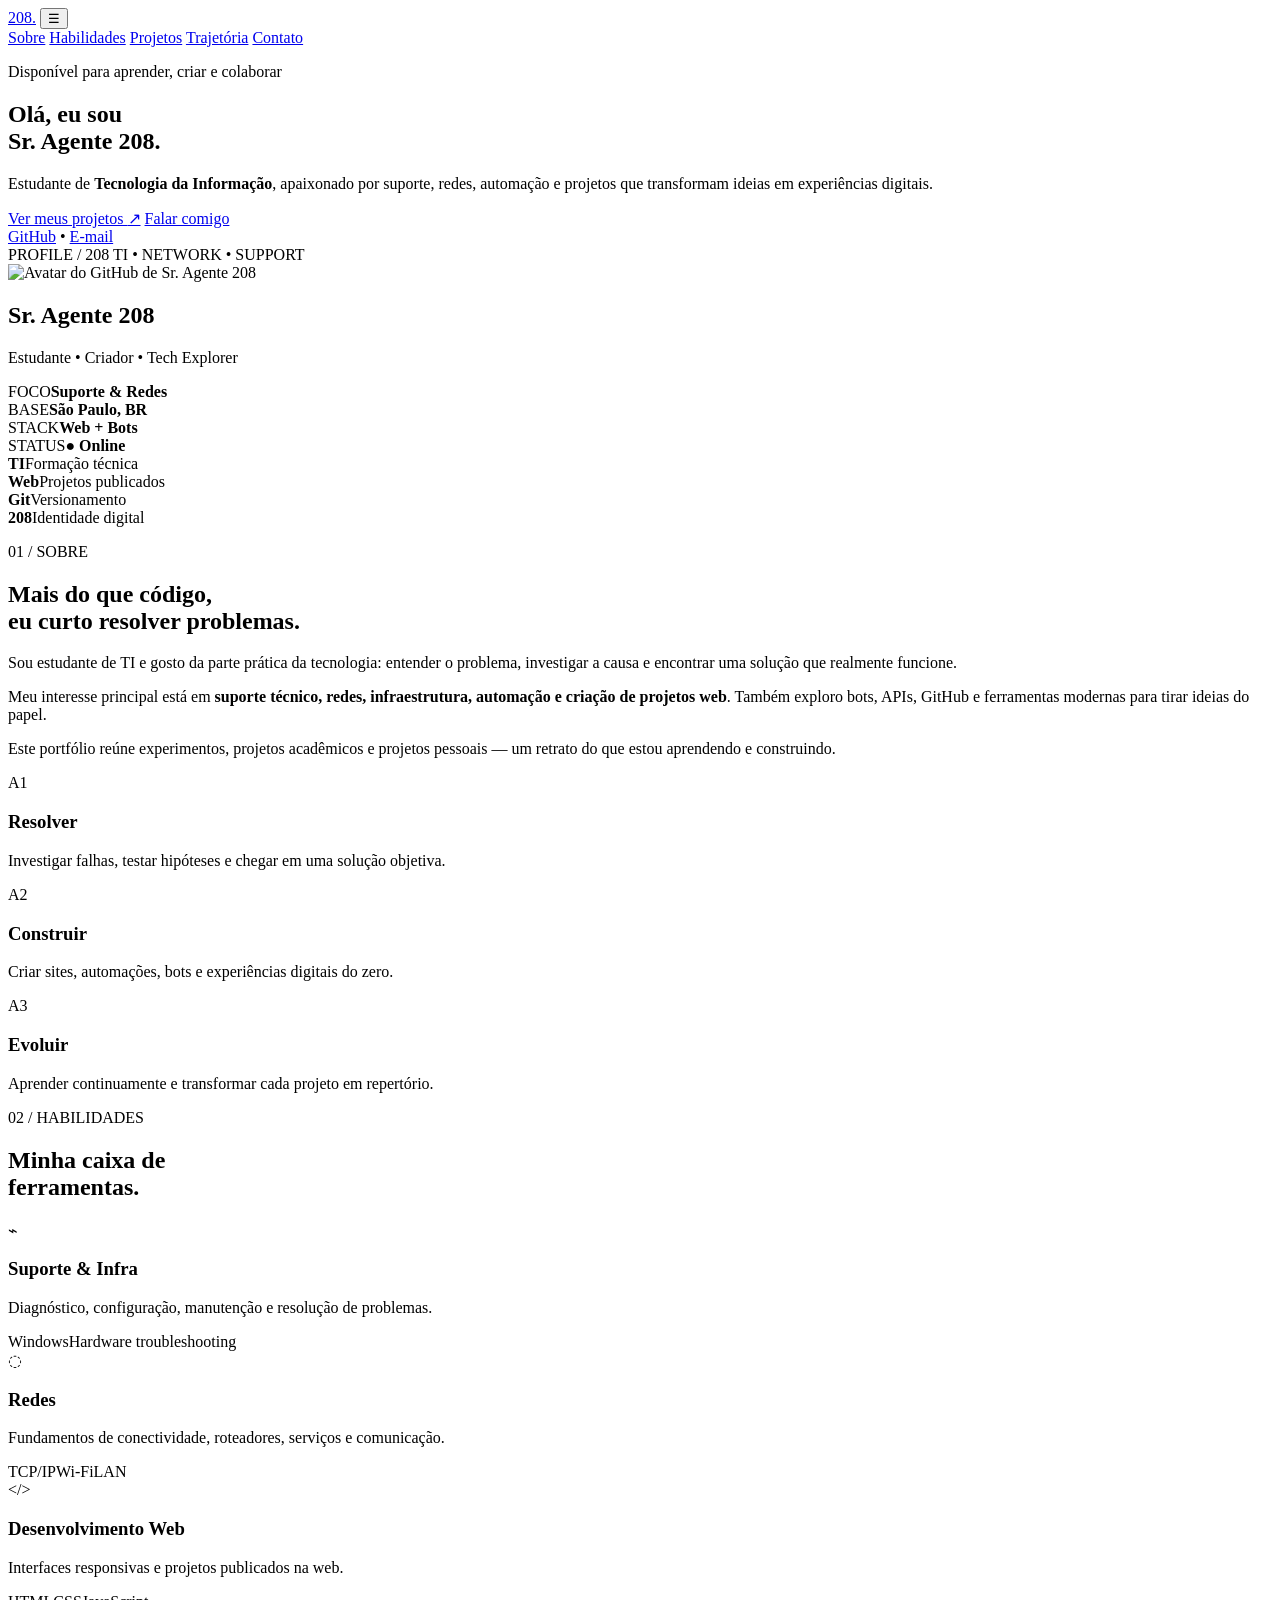
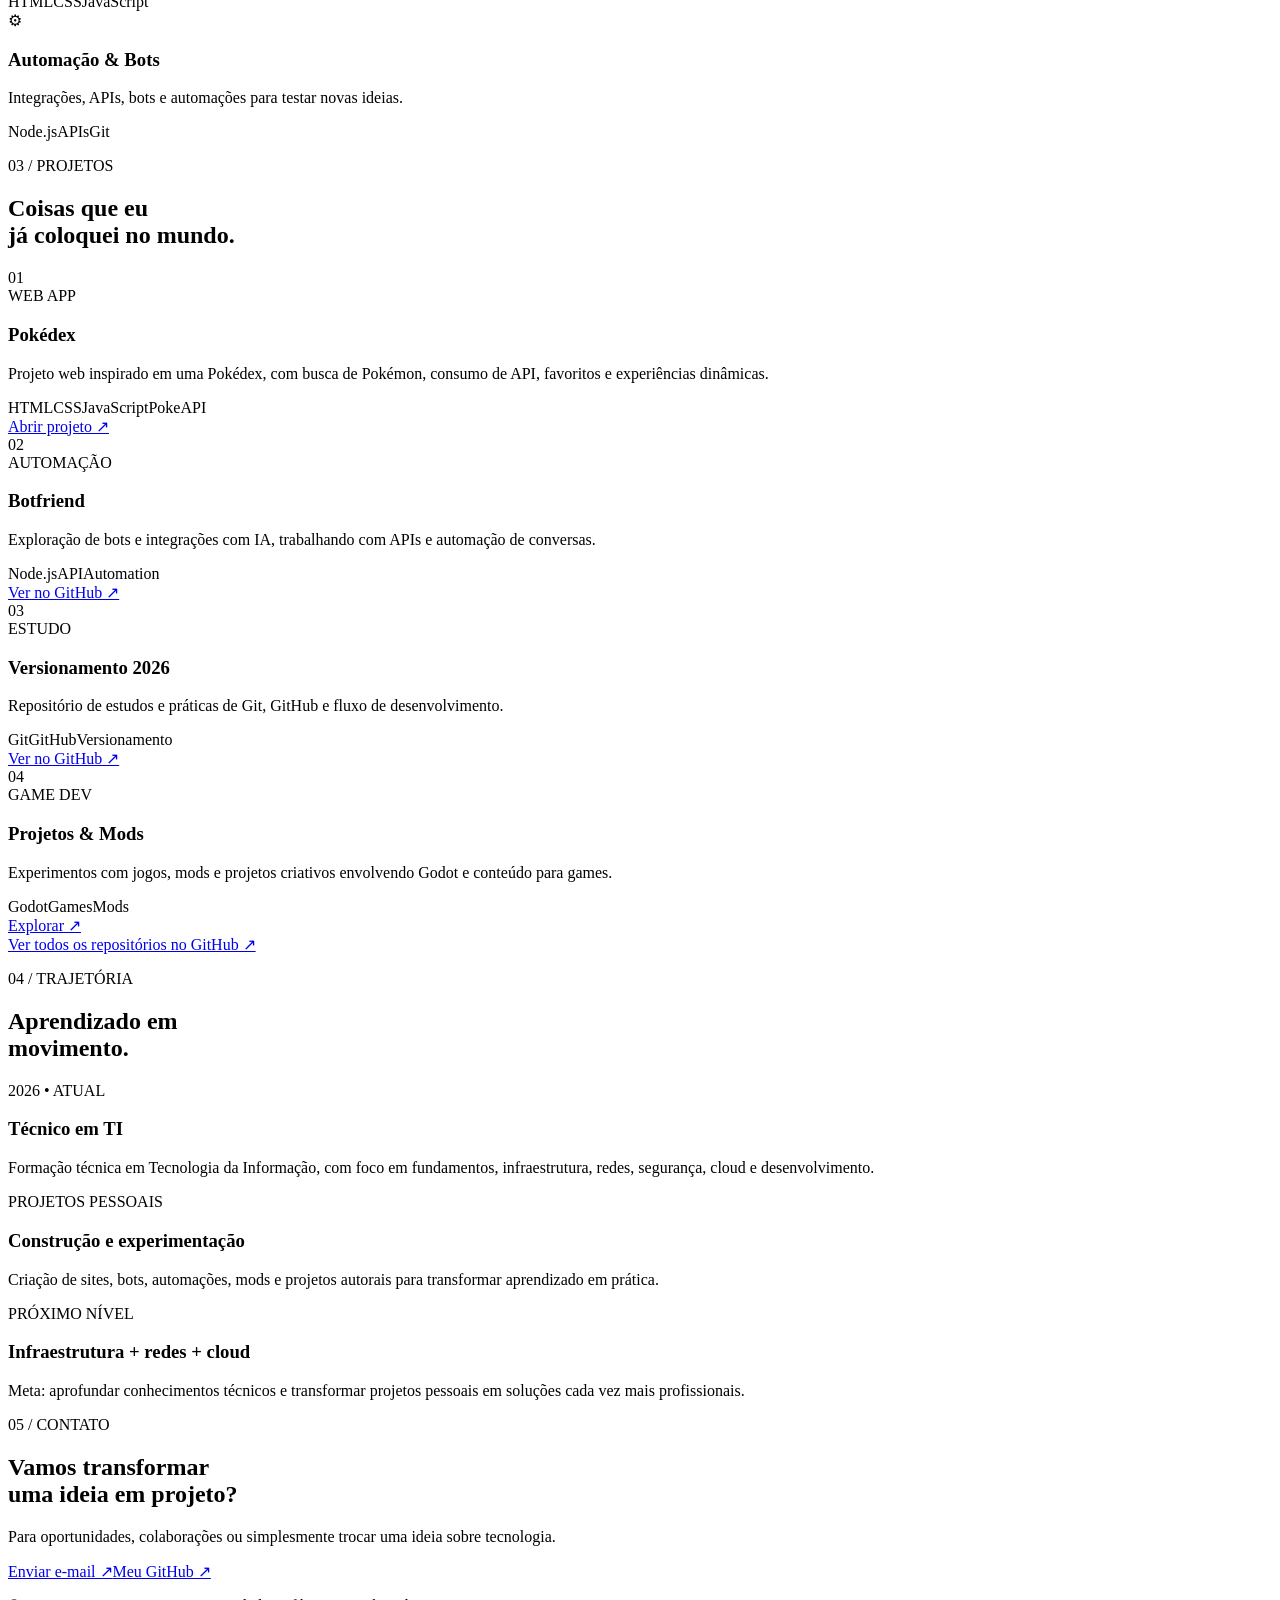
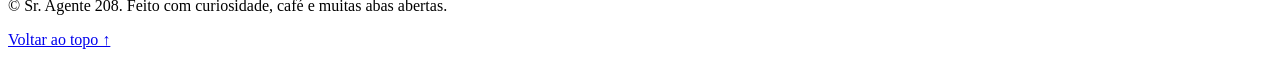
==== index.html @ 579e62e1 "feat: criar portfólio completo" ====
<!DOCTYPE html>
<html lang="pt-BR">
<head>
  <meta charset="UTF-8" />
  <meta name="viewport" content="width=device-width, initial-scale=1.0" />
  <meta name="description" content="Portfólio de Sr. Agente 208 — estudante de TI, suporte, redes e tecnologia." />
  <meta name="author" content="Sr. Agente 208" />
  <meta name="theme-color" content="#080b14" />
  <meta property="og:title" content="Sr. Agente 208 | Portfólio" />
  <meta property="og:description" content="Tecnologia, suporte, redes, automação e projetos pessoais." />
  <meta property="og:type" content="website" />
  <link rel="icon" href="https://github.com/Sr-agente208.png" />
  <link rel="preconnect" href="https://fonts.googleapis.com" />
  <link rel="preconnect" href="https://fonts.gstatic.com" crossorigin />
  <link href="https://fonts.googleapis.com/css2?family=Inter:wght@400;500;600;700;800&family=Space+Grotesk:wght@500;600;700&display=swap" rel="stylesheet" />
  <link rel="stylesheet" href="style.css" />
  <title>Sr. Agente 208 | Portfólio</title>
</head>
<body>
  <div class="noise"></div>
  <div class="cursor-glow" aria-hidden="true"></div>

  <header class="site-header" id="inicio">
    <nav class="nav container" aria-label="Navegação principal">
      <a class="brand" href="#inicio" aria-label="Página inicial">208<span>.</span></a>
      <button class="nav-toggle" aria-label="Abrir menu" aria-expanded="false">☰</button>
      <div class="nav-links">
        <a href="#sobre">Sobre</a>
        <a href="#habilidades">Habilidades</a>
        <a href="#projetos">Projetos</a>
        <a href="#trajetoria">Trajetória</a>
        <a href="#contato" class="nav-cta">Contato</a>
      </div>
    </nav>
  </header>

  <main>
    <section class="hero container">
      <div class="hero-copy reveal">
        <p class="eyebrow"><span class="status-dot"></span> Disponível para aprender, criar e colaborar</p>
        <h1>Olá, eu sou<br /><span>Sr. Agente 208.</span></h1>
        <p class="hero-text">Estudante de <strong>Tecnologia da Informação</strong>, apaixonado por suporte, redes, automação e projetos que transformam ideias em experiências digitais.</p>
        <div class="hero-actions">
          <a class="button primary" href="#projetos">Ver meus projetos <span>↗</span></a>
          <a class="button ghost" href="#contato">Falar comigo</a>
        </div>
        <div class="quick-links" aria-label="Links rápidos">
          <a href="https://github.com/Sr-agente208" target="_blank" rel="noreferrer">GitHub</a>
          <span>•</span>
          <a href="mailto:sr.agente208@gmail.com">E-mail</a>
        </div>
      </div>

      <div class="hero-card reveal" aria-label="Cartão de perfil">
        <div class="orbit orbit-one"></div>
        <div class="orbit orbit-two"></div>
        <div class="profile-card">
          <div class="profile-top">
            <span class="chip">PROFILE / 208</span>
            <span class="tiny">TI • NETWORK • SUPPORT</span>
          </div>
          <img class="avatar" src="https://github.com/Sr-agente208.png" alt="Avatar do GitHub de Sr. Agente 208" />
          <h2>Sr. Agente 208</h2>
          <p>Estudante • Criador • Tech Explorer</p>
          <div class="profile-grid">
            <div><span>FOCO</span><strong>Suporte & Redes</strong></div>
            <div><span>BASE</span><strong>São Paulo, BR</strong></div>
            <div><span>STACK</span><strong>Web + Bots</strong></div>
            <div><span>STATUS</span><strong class="online">● Online</strong></div>
          </div>
        </div>
      </div>
    </section>

    <section class="stats container reveal" aria-label="Resumo profissional">
      <div class="stat"><strong>TI</strong><span>Formação técnica</span></div>
      <div class="stat"><strong>Web</strong><span>Projetos publicados</span></div>
      <div class="stat"><strong>Git</strong><span>Versionamento</span></div>
      <div class="stat"><strong>208</strong><span>Identidade digital</span></div>
    </section>

    <section class="section container" id="sobre">
      <div class="section-heading reveal">
        <p class="eyebrow">01 / SOBRE</p>
        <h2>Mais do que código,<br /><span>eu curto resolver problemas.</span></h2>
      </div>
      <div class="about-layout">
        <div class="about-text reveal">
          <p>Sou estudante de TI e gosto da parte prática da tecnologia: entender o problema, investigar a causa e encontrar uma solução que realmente funcione.</p>
          <p>Meu interesse principal está em <strong>suporte técnico, redes, infraestrutura, automação e criação de projetos web</strong>. Também exploro bots, APIs, GitHub e ferramentas modernas para tirar ideias do papel.</p>
          <p>Este portfólio reúne experimentos, projetos acadêmicos e projetos pessoais — um retrato do que estou aprendendo e construindo.</p>
        </div>
        <div class="about-panels reveal">
          <article class="glass-panel"><span class="panel-number">A1</span><h3>Resolver</h3><p>Investigar falhas, testar hipóteses e chegar em uma solução objetiva.</p></article>
          <article class="glass-panel"><span class="panel-number">A2</span><h3>Construir</h3><p>Criar sites, automações, bots e experiências digitais do zero.</p></article>
          <article class="glass-panel"><span class="panel-number">A3</span><h3>Evoluir</h3><p>Aprender continuamente e transformar cada projeto em repertório.</p></article>
        </div>
      </div>
    </section>

    <section class="section container" id="habilidades">
      <div class="section-heading reveal">
        <p class="eyebrow">02 / HABILIDADES</p>
        <h2>Minha caixa de<br /><span>ferramentas.</span></h2>
      </div>
      <div class="skills-grid reveal">
        <div class="skill-card"><span class="icon">⌁</span><h3>Suporte & Infra</h3><p>Diagnóstico, configuração, manutenção e resolução de problemas.</p><div class="tags"><span>Windows</span><span>Hardware</span><span> troubleshooting </span></div></div>
        <div class="skill-card"><span class="icon">◌</span><h3>Redes</h3><p>Fundamentos de conectividade, roteadores, serviços e comunicação.</p><div class="tags"><span>TCP/IP</span><span>Wi-Fi</span><span>LAN</span></div></div>
        <div class="skill-card"><span class="icon">&lt;/&gt;</span><h3>Desenvolvimento Web</h3><p>Interfaces responsivas e projetos publicados na web.</p><div class="tags"><span>HTML</span><span>CSS</span><span>JavaScript</span></div></div>
        <div class="skill-card"><span class="icon">⚙</span><h3>Automação & Bots</h3><p>Integrações, APIs, bots e automações para testar novas ideias.</p><div class="tags"><span>Node.js</span><span>APIs</span><span>Git</span></div></div>
      </div>
    </section>

    <section class="section container" id="projetos">
      <div class="section-heading reveal">
        <p class="eyebrow">03 / PROJETOS</p>
        <h2>Coisas que eu<br /><span>já coloquei no mundo.</span></h2>
      </div>
      <div class="projects-grid">
        <article class="project-card featured reveal">
          <div class="project-index">01</div>
          <div class="project-body"><span class="project-type">WEB APP</span><h3>Pokédex</h3><p>Projeto web inspirado em uma Pokédex, com busca de Pokémon, consumo de API, favoritos e experiências dinâmicas.</p><div class="tags"><span>HTML</span><span>CSS</span><span>JavaScript</span><span>PokeAPI</span></div><a href="https://github.com/Sr-agente208/Pokemon_pokedex" target="_blank" rel="noreferrer">Abrir projeto ↗</a></div>
        </article>
        <article class="project-card reveal">
          <div class="project-index">02</div>
          <div class="project-body"><span class="project-type">AUTOMAÇÃO</span><h3>Botfriend</h3><p>Exploração de bots e integrações com IA, trabalhando com APIs e automação de conversas.</p><div class="tags"><span>Node.js</span><span>API</span><span>Automation</span></div><a href="https://github.com/Sr-agente208/Botfriend" target="_blank" rel="noreferrer">Ver no GitHub ↗</a></div>
        </article>
        <article class="project-card reveal">
          <div class="project-index">03</div>
          <div class="project-body"><span class="project-type">ESTUDO</span><h3>Versionamento 2026</h3><p>Repositório de estudos e práticas de Git, GitHub e fluxo de desenvolvimento.</p><div class="tags"><span>Git</span><span>GitHub</span><span>Versionamento</span></div><a href="https://github.com/Sr-agente208/Versionamento_2026" target="_blank" rel="noreferrer">Ver no GitHub ↗</a></div>
        </article>
        <article class="project-card reveal">
          <div class="project-index">04</div>
          <div class="project-body"><span class="project-type">GAME DEV</span><h3>Projetos & Mods</h3><p>Experimentos com jogos, mods e projetos criativos envolvendo Godot e conteúdo para games.</p><div class="tags"><span>Godot</span><span>Games</span><span>Mods</span></div><a href="https://github.com/Sr-agente208/Meus-jogos-" target="_blank" rel="noreferrer">Explorar ↗</a></div>
        </article>
      </div>
      <div class="center-action reveal"><a class="button ghost" href="https://github.com/Sr-agente208?tab=repositories" target="_blank" rel="noreferrer">Ver todos os repositórios no GitHub ↗</a></div>
    </section>

    <section class="section container timeline-section" id="trajetoria">
      <div class="section-heading reveal">
        <p class="eyebrow">04 / TRAJETÓRIA</p>
        <h2>Aprendizado em<br /><span>movimento.</span></h2>
      </div>
      <div class="timeline">
        <div class="timeline-item reveal"><span class="timeline-dot"></span><div><span class="timeline-meta">2026 • ATUAL</span><h3>Técnico em TI</h3><p>Formação técnica em Tecnologia da Informação, com foco em fundamentos, infraestrutura, redes, segurança, cloud e desenvolvimento.</p></div></div>
        <div class="timeline-item reveal"><span class="timeline-dot"></span><div><span class="timeline-meta">PROJETOS PESSOAIS</span><h3>Construção e experimentação</h3><p>Criação de sites, bots, automações, mods e projetos autorais para transformar aprendizado em prática.</p></div></div>
        <div class="timeline-item reveal"><span class="timeline-dot"></span><div><span class="timeline-meta">PRÓXIMO NÍVEL</span><h3>Infraestrutura + redes + cloud</h3><p>Meta: aprofundar conhecimentos técnicos e transformar projetos pessoais em soluções cada vez mais profissionais.</p></div></div>
      </div>
    </section>

    <section class="section container" id="contato">
      <div class="contact-card reveal">
        <div><p class="eyebrow">05 / CONTATO</p><h2>Vamos transformar<br /><span>uma ideia em projeto?</span></h2><p>Para oportunidades, colaborações ou simplesmente trocar uma ideia sobre tecnologia.</p></div>
        <div class="contact-actions"><a class="button primary" href="mailto:sr.agente208@gmail.com">Enviar e-mail ↗</a><a class="button ghost" href="https://github.com/Sr-agente208" target="_blank" rel="noreferrer">Meu GitHub ↗</a></div>
      </div>
    </section>
  </main>

  <footer class="footer container">
    <p>© <span id="year"></span> Sr. Agente 208. Feito com curiosidade, café e muitas abas abertas.</p>
    <div><a href="#inicio">Voltar ao topo ↑</a></div>
  </footer>

  <script src="script.js"></script>
</body>
</html>
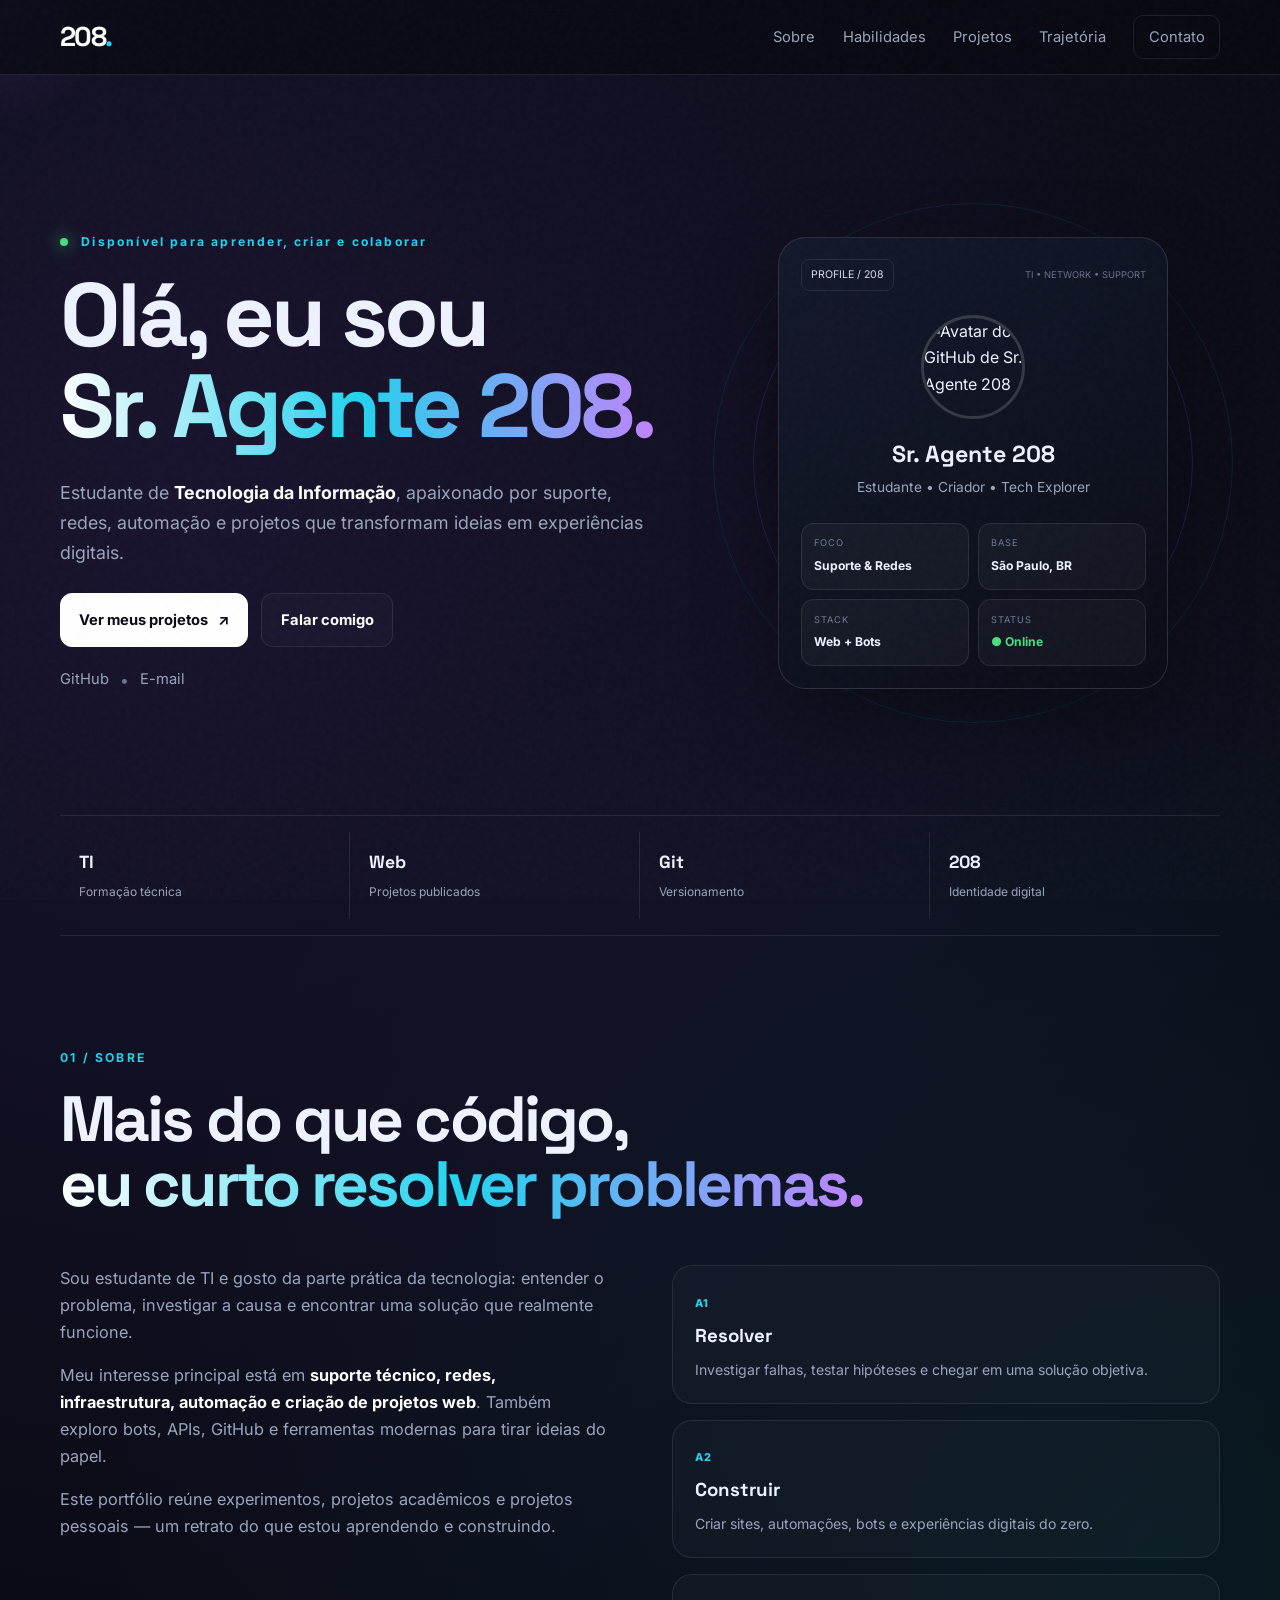
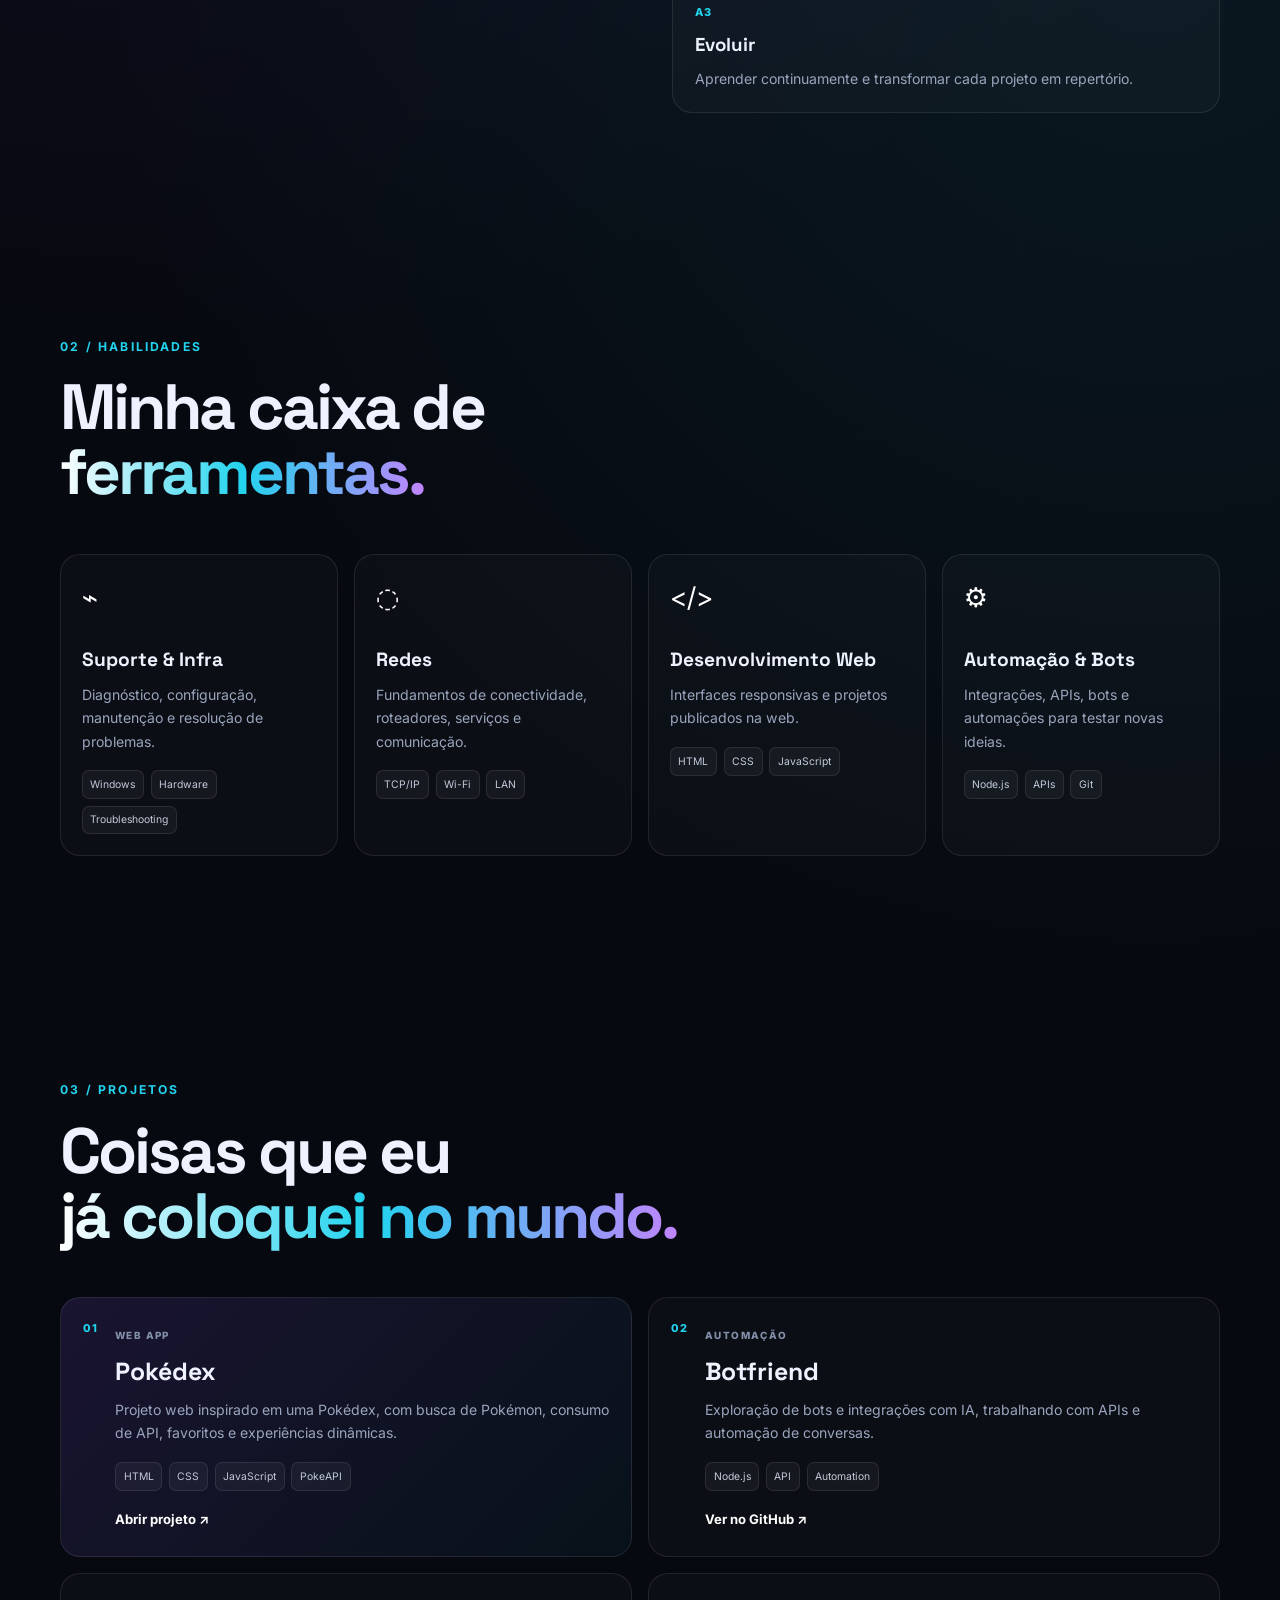
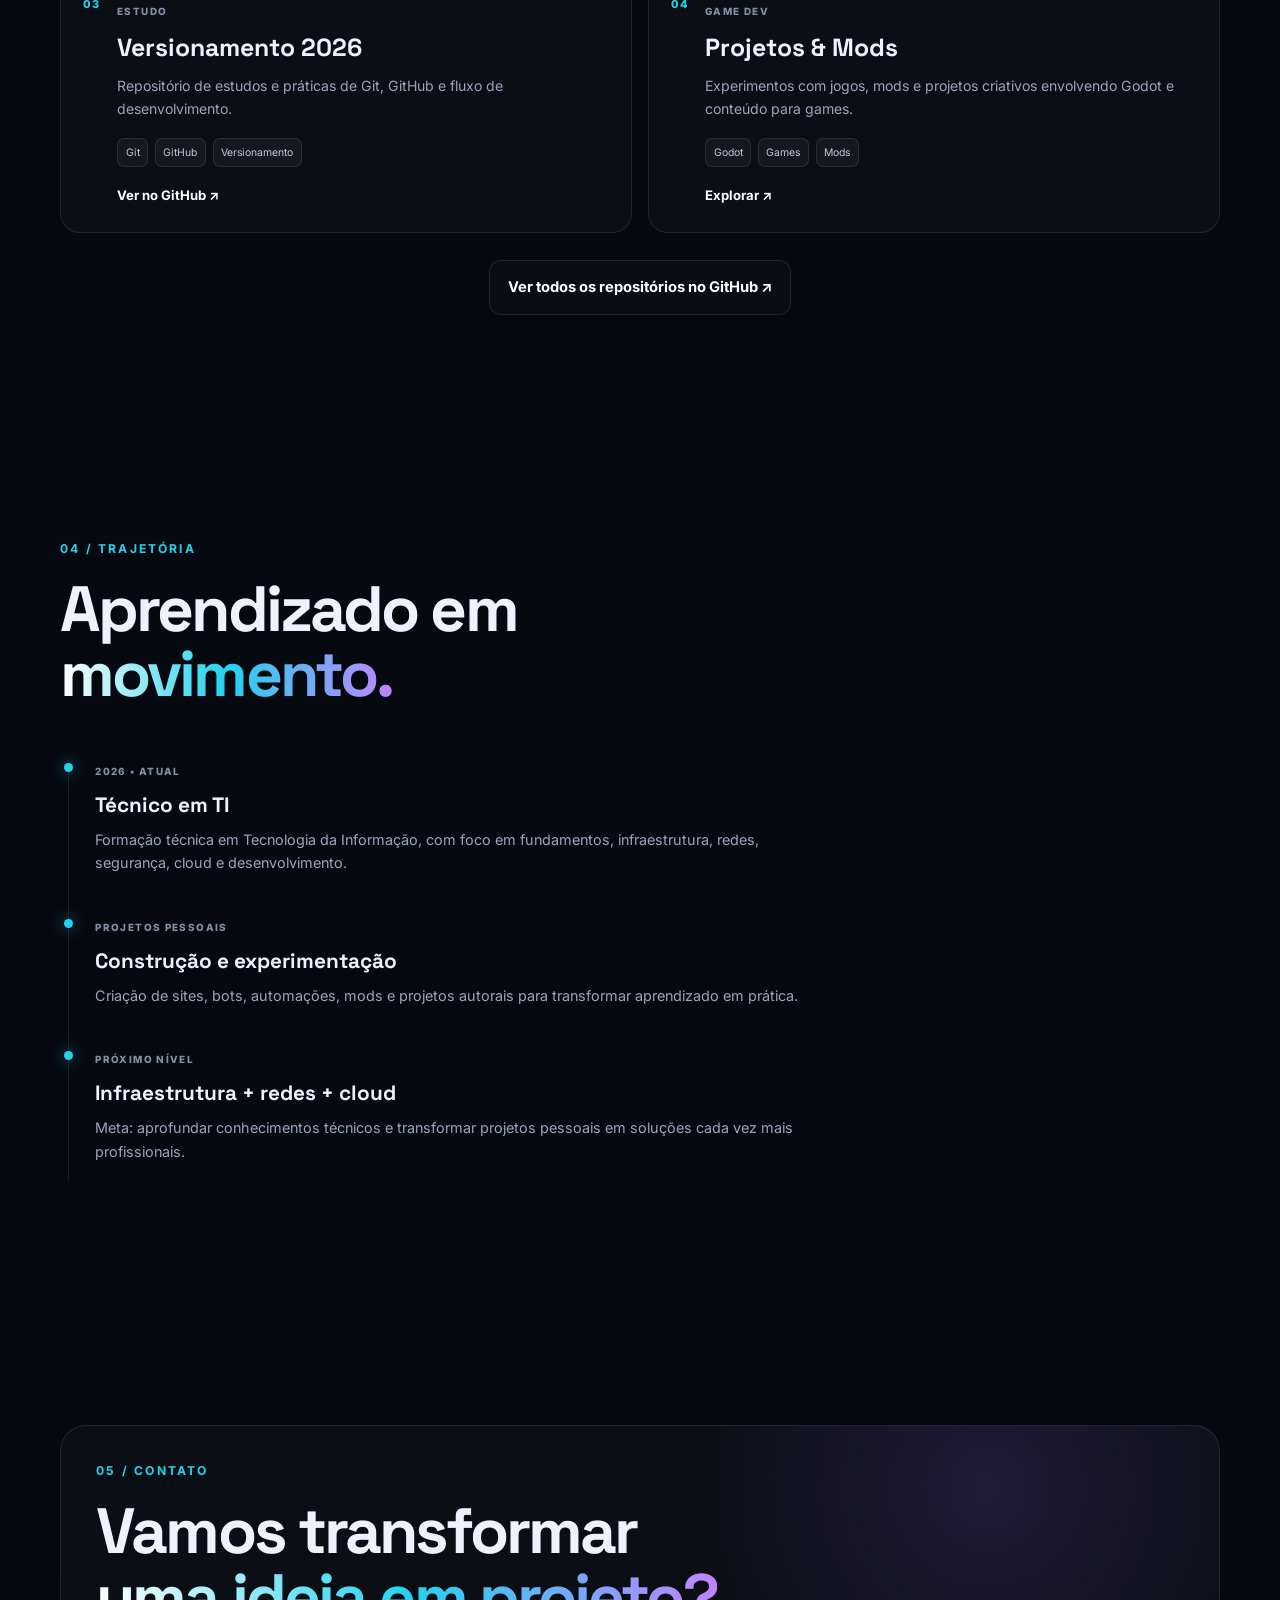
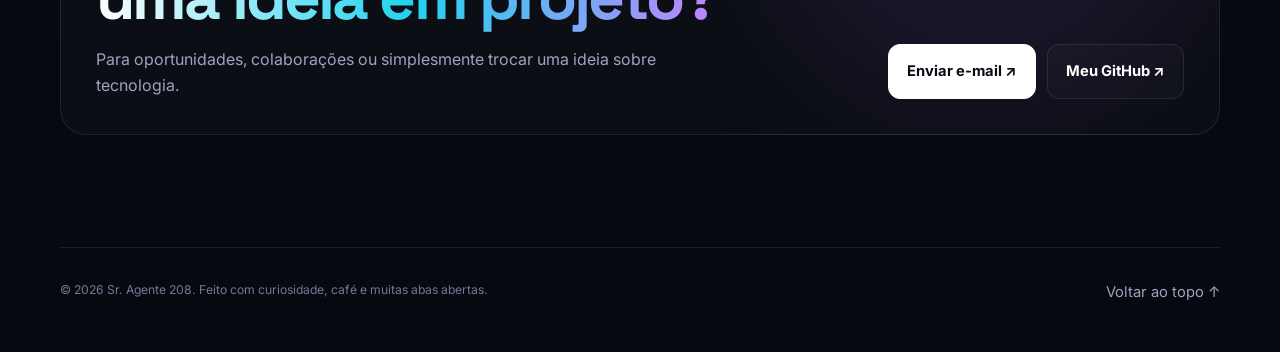
==== commit edbc7b87: "fix: conectar manifest ao portfólio" ====
--- a/index.html
+++ b/index.html
@@ -9,6 +9,7 @@
   <meta property="og:title" content="Sr. Agente 208 | Portfólio" />
   <meta property="og:description" content="Tecnologia, suporte, redes, automação e projetos pessoais." />
   <meta property="og:type" content="website" />
+  <link rel="manifest" href="site.webmanifest" />
   <link rel="icon" href="https://github.com/Sr-agente208.png" />
   <link rel="preconnect" href="https://fonts.googleapis.com" />
   <link rel="preconnect" href="https://fonts.gstatic.com" crossorigin />
@@ -104,7 +105,7 @@
         <h2>Minha caixa de<br /><span>ferramentas.</span></h2>
       </div>
       <div class="skills-grid reveal">
-        <div class="skill-card"><span class="icon">⌁</span><h3>Suporte & Infra</h3><p>Diagnóstico, configuração, manutenção e resolução de problemas.</p><div class="tags"><span>Windows</span><span>Hardware</span><span> troubleshooting </span></div></div>
+        <div class="skill-card"><span class="icon">⌁</span><h3>Suporte & Infra</h3><p>Diagnóstico, configuração, manutenção e resolução de problemas.</p><div class="tags"><span>Windows</span><span>Hardware</span><span>Troubleshooting</span></div></div>
         <div class="skill-card"><span class="icon">◌</span><h3>Redes</h3><p>Fundamentos de conectividade, roteadores, serviços e comunicação.</p><div class="tags"><span>TCP/IP</span><span>Wi-Fi</span><span>LAN</span></div></div>
         <div class="skill-card"><span class="icon">&lt;/&gt;</span><h3>Desenvolvimento Web</h3><p>Interfaces responsivas e projetos publicados na web.</p><div class="tags"><span>HTML</span><span>CSS</span><span>JavaScript</span></div></div>
         <div class="skill-card"><span class="icon">⚙</span><h3>Automação & Bots</h3><p>Integrações, APIs, bots e automações para testar novas ideias.</p><div class="tags"><span>Node.js</span><span>APIs</span><span>Git</span></div></div>
@@ -164,4 +165,4 @@
 
   <script src="script.js"></script>
 </body>
-</html>+</html>
--- a/style.css
+++ b/style.css
@@ -0,0 +1 @@
+:root{--bg:#070910;--panel:#0d111d;--panel-2:#111729;--text:#eef2ff;--muted:#9aa5bd;--line:rgba(255,255,255,.09);--accent:#8b5cf6;--accent-2:#22d3ee;--max:1160px}*{box-sizing:border-box;margin:0;padding:0}html{scroll-behavior:smooth}body{font-family:Inter,system-ui,sans-serif;background:radial-gradient(circle at 15% 10%,rgba(139,92,246,.13),transparent 30%),radial-gradient(circle at 90% 30%,rgba(34,211,238,.08),transparent 28%),var(--bg);color:var(--text);line-height:1.65;overflow-x:hidden}.noise{position:fixed;inset:0;pointer-events:none;opacity:.035;background-image:url("data:image/svg+xml,%3Csvg viewBox='0 0 180 180' xmlns='http://www.w3.org/2000/svg'%3E%3Cfilter id='n'%3E%3CfeTurbulence type='fractalNoise' baseFrequency='.9' numOctaves='4' stitchTiles='stitch'/%3E%3C/filter%3E%3Crect width='100%25' height='100%25' filter='url(%23n)' opacity='.8'/%3E%3C/svg%3E");z-index:20}.cursor-glow{position:fixed;width:260px;height:260px;border-radius:50%;background:radial-gradient(circle,rgba(139,92,246,.14),transparent 68%);transform:translate(-50%,-50%);pointer-events:none;z-index:0}.container{width:min(var(--max),92%);margin:auto}.site-header{position:sticky;top:0;z-index:15;background:rgba(7,9,16,.72);backdrop-filter:blur(18px);border-bottom:1px solid var(--line)}.nav{min-height:74px;display:flex;align-items:center;justify-content:space-between}.brand{font-family:'Space Grotesk';font-size:1.7rem;font-weight:700;color:#fff;text-decoration:none;letter-spacing:-.06em}.brand span{color:var(--accent-2)}.nav-links{display:flex;align-items:center;gap:1.7rem}.nav-links a,.quick-links a,.footer a{color:var(--muted);text-decoration:none;font-size:.92rem;transition:.25s}.nav-links a:hover,.quick-links a:hover,.footer a:hover{color:#fff}.nav-cta{padding:.55rem .9rem;border:1px solid var(--line);border-radius:10px}.nav-toggle{display:none;background:none;border:0;color:#fff;font-size:1.5rem}.hero{min-height:740px;display:grid;grid-template-columns:1.1fr .9fr;align-items:center;gap:4rem;padding:6.2rem 0 4rem;position:relative}.hero-copy{max-width:680px}.eyebrow{font-size:.76rem;letter-spacing:.18em;color:var(--accent-2);font-weight:700;margin-bottom:1.15rem}.status-dot{display:inline-block;width:8px;height:8px;border-radius:50%;background:#4ade80;box-shadow:0 0 16px #4ade80;margin-right:8px}.hero h1,.section-heading h2,.contact-card h2{font-family:'Space Grotesk',sans-serif;letter-spacing:-.045em;line-height:1.02}.hero h1{font-size:clamp(3.1rem,7vw,6.5rem)}.hero h1 span,.section-heading h2 span,.contact-card h2 span{background:linear-gradient(90deg,#fff,var(--accent-2),#c084fc);-webkit-background-clip:text;background-clip:text;color:transparent}.hero-text{font-size:1.12rem;color:var(--muted);max-width:650px;margin:1.6rem 0}.hero-text strong{color:#fff}.hero-actions{display:flex;gap:.8rem;flex-wrap:wrap}.button{display:inline-flex;align-items:center;justify-content:center;gap:.6rem;padding:.88rem 1.15rem;border-radius:12px;text-decoration:none;font-weight:700;font-size:.92rem;border:1px solid var(--line);transition:.25s}.button:hover{transform:translateY(-2px)}.button.primary{background:#fff;color:#080b14;border-color:#fff}.button.ghost{color:#fff;background:rgba(255,255,255,.02)}.quick-links{display:flex;gap:.7rem;margin-top:1.25rem;color:#68748d}.hero-card{display:flex;justify-content:center;align-items:center;min-height:500px;position:relative}.profile-card{width:min(390px,100%);padding:1.35rem;border:1px solid rgba(255,255,255,.12);border-radius:28px;background:linear-gradient(145deg,rgba(20,26,44,.95),rgba(9,12,22,.9));box-shadow:0 30px 80px rgba(0,0,0,.35);position:relative;z-index:2}.profile-top{display:flex;justify-content:space-between;gap:1rem;align-items:center;margin-bottom:1.5rem}.chip{font-size:.66rem;padding:.38rem .55rem;border-radius:8px;border:1px solid var(--line);color:#d7dded}.tiny{font-size:.58rem;color:#677189}.avatar{width:104px;height:104px;border-radius:50%;display:block;border:3px solid rgba(255,255,255,.16);margin:0 auto 1rem;object-fit:cover}.profile-card h2{text-align:center;font-family:'Space Grotesk';font-size:1.45rem}.profile-card>p{text-align:center;color:var(--muted);font-size:.86rem;margin-top:.2rem}.profile-grid{display:grid;grid-template-columns:1fr 1fr;gap:.6rem;margin-top:1.5rem}.profile-grid div{padding:.72rem;border-radius:13px;background:rgba(255,255,255,.035);border:1px solid var(--line)}.profile-grid span{display:block;font-size:.58rem;letter-spacing:.12em;color:#707d98}.profile-grid strong{font-size:.76rem}.online{color:#4ade80}.orbit{position:absolute;border:1px solid rgba(139,92,246,.2);border-radius:50%;animation:spin 16s linear infinite}.orbit-one{width:440px;height:440px}.orbit-two{width:520px;height:520px;border-color:rgba(34,211,238,.1);animation-duration:24s;animation-direction:reverse}@keyframes spin{to{transform:rotate(360deg)}}.stats{display:grid;grid-template-columns:repeat(4,1fr);border-top:1px solid var(--line);border-bottom:1px solid var(--line);padding:1rem 0}.stat{padding:1rem 1.2rem;border-right:1px solid var(--line)}.stat:last-child{border-right:0}.stat strong{display:block;font-family:'Space Grotesk';font-size:1.1rem}.stat span{font-size:.75rem;color:var(--muted)}.section{padding:7rem 0}.section-heading{margin-bottom:3rem}.section-heading h2,.contact-card h2{font-size:clamp(2.3rem,5vw,4rem)}.about-layout{display:grid;grid-template-columns:1fr 1fr;gap:4rem}.about-text p{color:var(--muted);font-size:1.02rem;margin-bottom:1rem}.about-text strong{color:#fff}.about-panels{display:grid;gap:1rem}.glass-panel,.skill-card,.project-card{border:1px solid var(--line);background:rgba(255,255,255,.025);border-radius:20px}.glass-panel{padding:1.35rem}.panel-number,.project-index{color:var(--accent-2);font-size:.68rem;letter-spacing:.16em;font-weight:800}.glass-panel h3{font-family:'Space Grotesk';margin:.4rem 0}.glass-panel p,.skill-card p,.project-card p{color:var(--muted);font-size:.88rem}.skills-grid{display:grid;grid-template-columns:repeat(4,1fr);gap:1rem}.skill-card{padding:1.3rem;min-height:245px}.icon{font-size:1.7rem;color:#fff;display:block;margin-bottom:1.5rem}.skill-card h3,.project-card h3{font-family:'Space Grotesk';font-size:1.2rem;margin-bottom:.45rem}.tags{display:flex;gap:.4rem;flex-wrap:wrap;margin-top:1.1rem}.tags span{font-size:.65rem;color:#c2c9d9;background:rgba(255,255,255,.045);border:1px solid var(--line);padding:.3rem .48rem;border-radius:7px}.projects-grid{display:grid;grid-template-columns:repeat(2,1fr);gap:1rem}.project-card{padding:1.35rem;display:flex;gap:1rem;min-height:260px;transition:.25s}.project-card:hover{transform:translateY(-4px);border-color:rgba(255,255,255,.18)}.project-card.featured{background:linear-gradient(135deg,rgba(139,92,246,.14),rgba(34,211,238,.045))}.project-body{flex:1}.project-type,.timeline-meta{font-size:.62rem;color:#8390aa;letter-spacing:.14em;font-weight:800}.project-card h3{font-size:1.55rem;margin:.35rem 0}.project-card a{display:inline-block;margin-top:1.1rem;color:#fff;text-decoration:none;font-size:.82rem;font-weight:700}.center-action{display:flex;justify-content:center;margin-top:1.7rem}.timeline{position:relative;max-width:820px}.timeline:before{content:'';position:absolute;left:8px;top:10px;bottom:20px;width:1px;background:var(--line)}.timeline-item{position:relative;padding:0 0 2.3rem 2.2rem}.timeline-dot{position:absolute;left:4px;top:7px;width:9px;height:9px;border-radius:50%;background:var(--accent-2);box-shadow:0 0 15px rgba(34,211,238,.65)}.timeline-item h3{font-family:'Space Grotesk';font-size:1.3rem;margin:.35rem 0}.timeline-item p{color:var(--muted);font-size:.9rem;max-width:720px}.contact-card{display:grid;grid-template-columns:1fr auto;gap:2rem;align-items:end;border:1px solid var(--line);border-radius:26px;padding:2.2rem;background:radial-gradient(circle at 80% 20%,rgba(139,92,246,.16),transparent 30%),rgba(255,255,255,.025)}.contact-card>div:first-child p:last-child{color:var(--muted);max-width:600px;margin-top:1rem}.contact-actions{display:flex;gap:.7rem;flex-wrap:wrap}.footer{display:flex;justify-content:space-between;gap:1rem;padding:2rem 0 3rem;border-top:1px solid var(--line);color:#6e7a92;font-size:.76rem}.reveal{opacity:0;transform:translateY(16px);transition:opacity .7s ease,transform .7s ease}.reveal.visible{opacity:1;transform:none}@media(max-width:900px){.hero{grid-template-columns:1fr;gap:2rem;padding-top:4rem}.hero-card{min-height:390px}.skills-grid{grid-template-columns:1fr 1fr}.about-layout{grid-template-columns:1fr}.contact-card{grid-template-columns:1fr}.stats{grid-template-columns:1fr 1fr}.stat:nth-child(2){border-right:0}.projects-grid{grid-template-columns:1fr}}@media(max-width:700px){.nav-links{display:none;position:absolute;left:4%;right:4%;top:70px;padding:1rem;border:1px solid var(--line);border-radius:16px;background:rgba(10,13,23,.98);flex-direction:column;align-items:stretch}.nav-links.open{display:flex}.nav-toggle{display:block}.hero h1{font-size:3.25rem}.orbit-one{width:340px;height:340px}.orbit-two{width:400px;height:400px}.skills-grid,.projects-grid{grid-template-columns:1fr}.section{padding:5rem 0}.footer{flex-direction:column}.contact-card h2{font-size:2.4rem}}
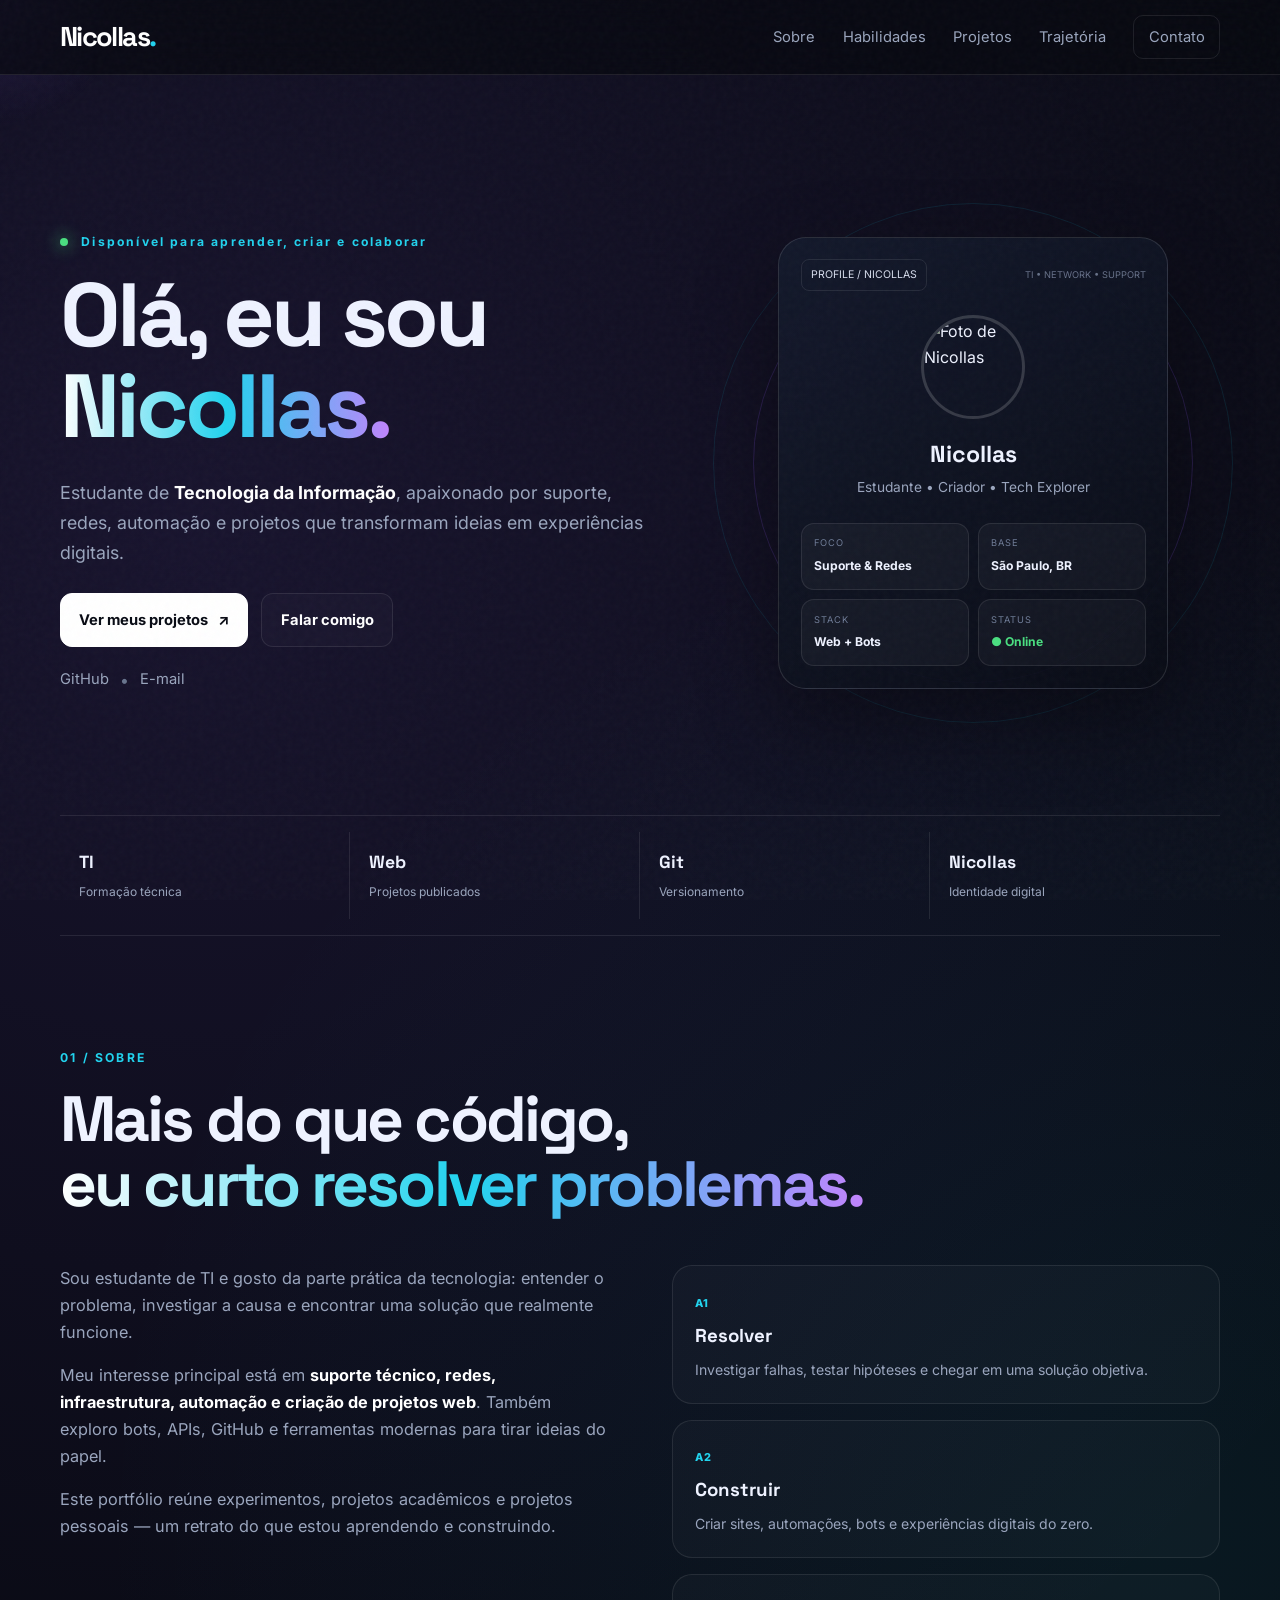
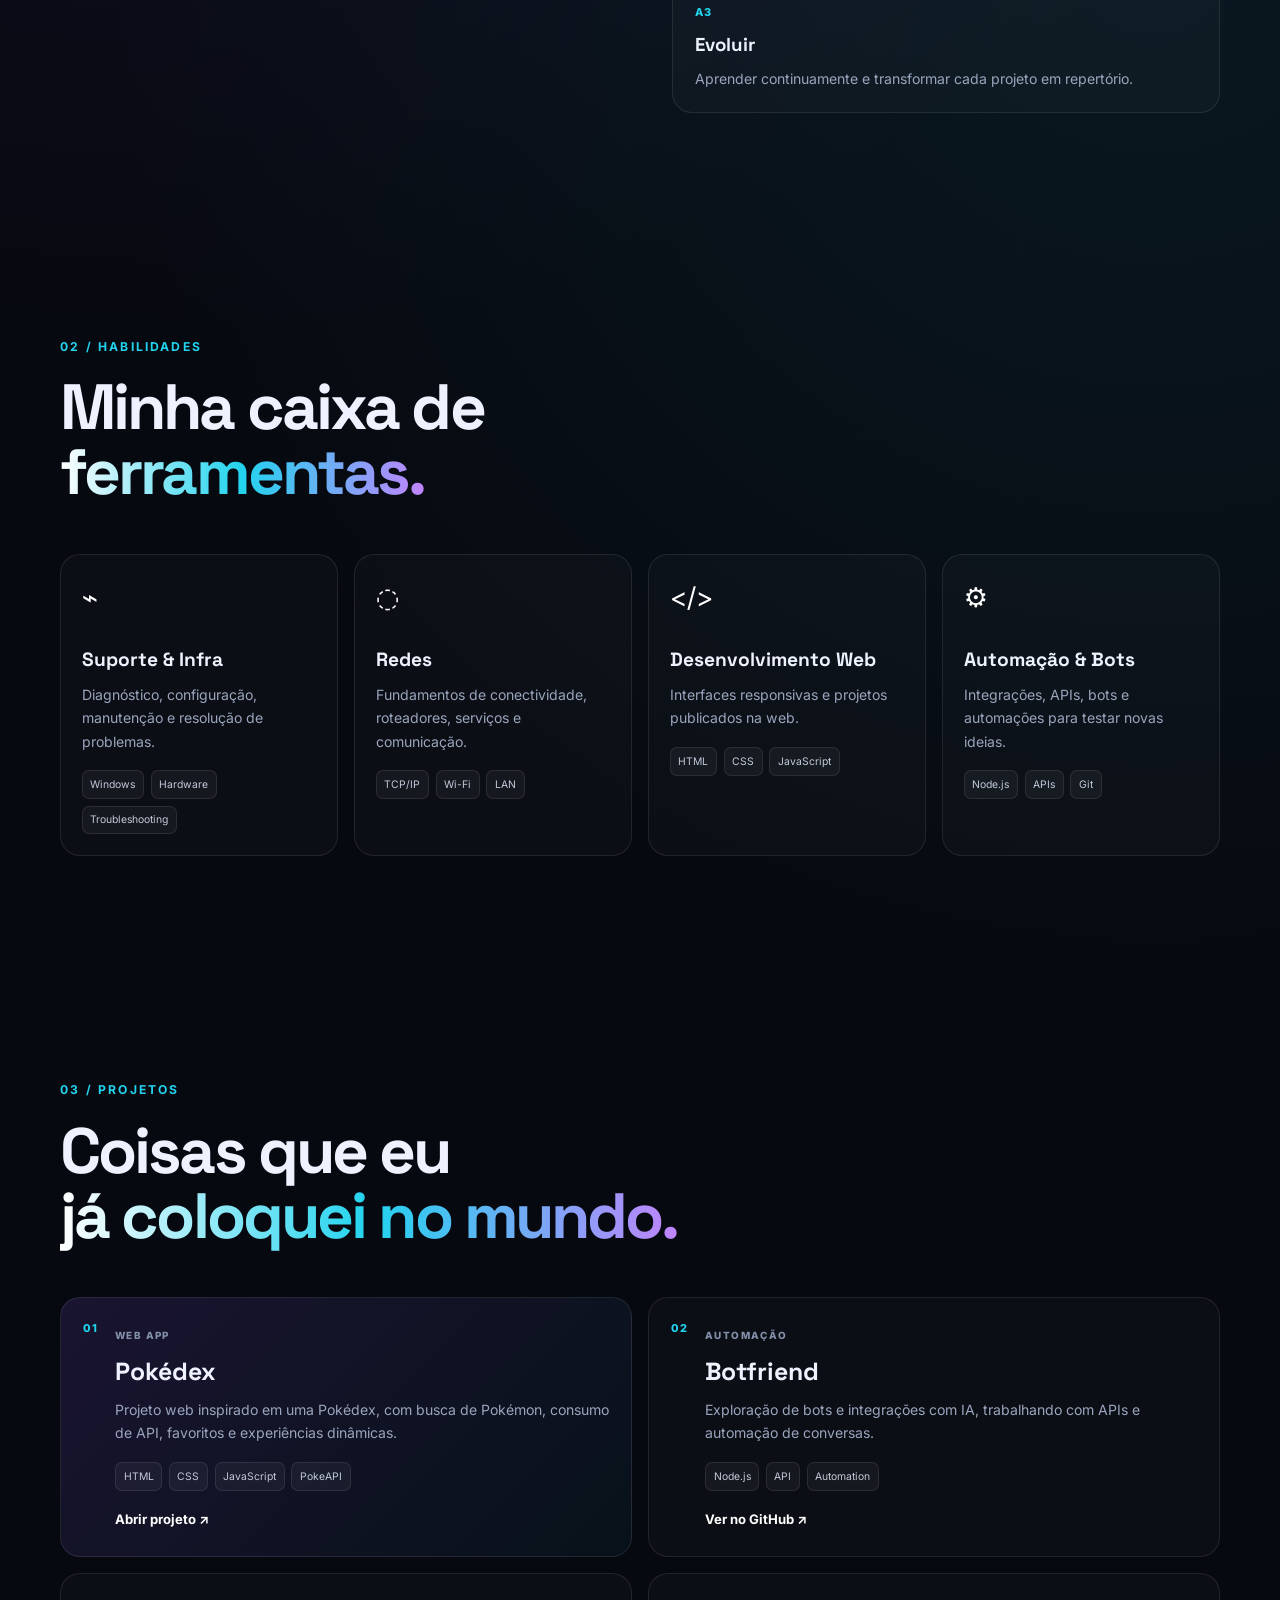
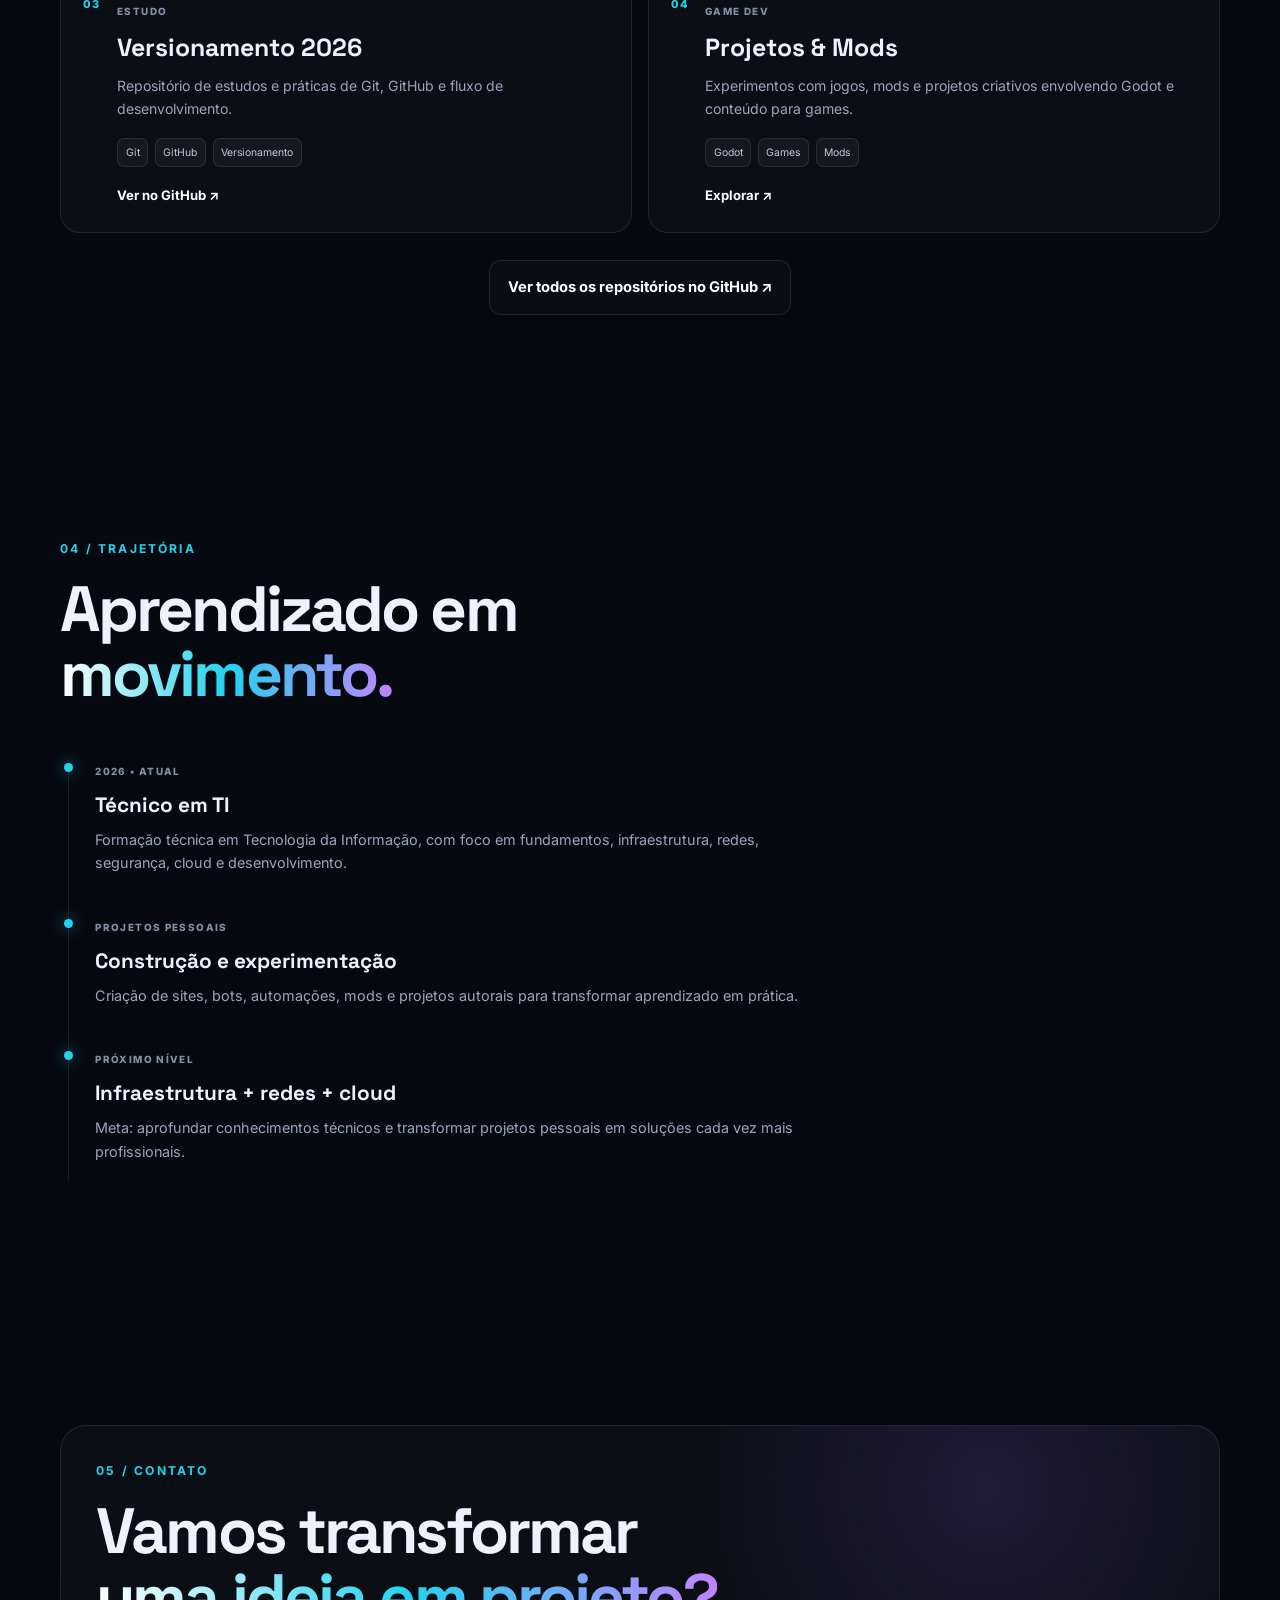
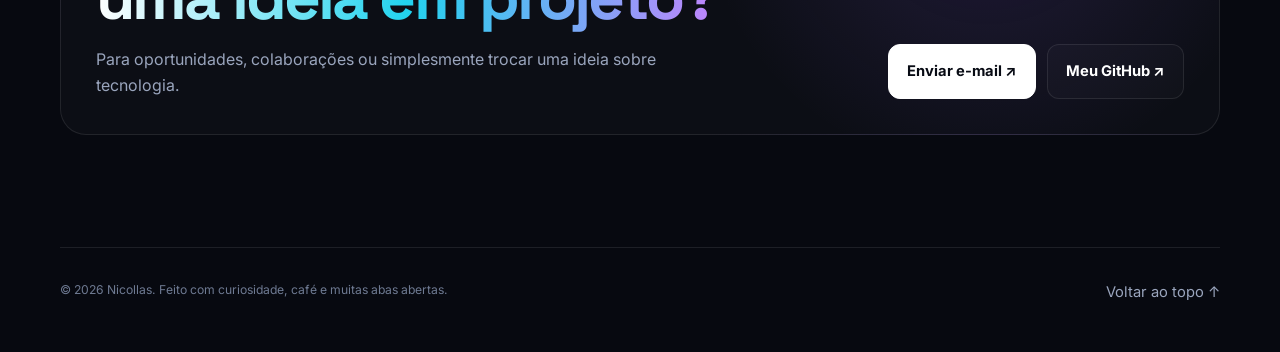
==== commit f2862a3f: "feat: aplica identidade 'Nicollas' nos dois sites - Corrige grafia para 'Nicollas' (com dois L) no s" ====
--- a/index.html
+++ b/index.html
@@ -3,10 +3,10 @@
 <head>
   <meta charset="UTF-8" />
   <meta name="viewport" content="width=device-width, initial-scale=1.0" />
-  <meta name="description" content="Portfólio de Sr. Agente 208 — estudante de TI, suporte, redes e tecnologia." />
-  <meta name="author" content="Sr. Agente 208" />
+  <meta name="description" content="Portfólio de Nicollas — estudante de TI, suporte, redes e tecnologia." />
+  <meta name="author" content="Nicollas" />
   <meta name="theme-color" content="#080b14" />
-  <meta property="og:title" content="Sr. Agente 208 | Portfólio" />
+  <meta property="og:title" content="Nicollas | Portfólio" />
   <meta property="og:description" content="Tecnologia, suporte, redes, automação e projetos pessoais." />
   <meta property="og:type" content="website" />
   <link rel="manifest" href="site.webmanifest" />
@@ -15,7 +15,7 @@
   <link rel="preconnect" href="https://fonts.gstatic.com" crossorigin />
   <link href="https://fonts.googleapis.com/css2?family=Inter:wght@400;500;600;700;800&family=Space+Grotesk:wght@500;600;700&display=swap" rel="stylesheet" />
   <link rel="stylesheet" href="style.css" />
-  <title>Sr. Agente 208 | Portfólio</title>
+  <title>Nicollas | Portfólio</title>
 </head>
 <body>
   <div class="noise"></div>
@@ -23,7 +23,7 @@
 
   <header class="site-header" id="inicio">
     <nav class="nav container" aria-label="Navegação principal">
-      <a class="brand" href="#inicio" aria-label="Página inicial">208<span>.</span></a>
+      <a class="brand" href="#inicio" aria-label="Página inicial">Nicollas<span>.</span></a>
       <button class="nav-toggle" aria-label="Abrir menu" aria-expanded="false">☰</button>
       <div class="nav-links">
         <a href="#sobre">Sobre</a>
@@ -39,7 +39,7 @@
     <section class="hero container">
       <div class="hero-copy reveal">
         <p class="eyebrow"><span class="status-dot"></span> Disponível para aprender, criar e colaborar</p>
-        <h1>Olá, eu sou<br /><span>Sr. Agente 208.</span></h1>
+        <h1>Olá, eu sou<br /><span>Nicollas.</span></h1>
         <p class="hero-text">Estudante de <strong>Tecnologia da Informação</strong>, apaixonado por suporte, redes, automação e projetos que transformam ideias em experiências digitais.</p>
         <div class="hero-actions">
           <a class="button primary" href="#projetos">Ver meus projetos <span>↗</span></a>
@@ -57,11 +57,11 @@
         <div class="orbit orbit-two"></div>
         <div class="profile-card">
           <div class="profile-top">
-            <span class="chip">PROFILE / 208</span>
+            <span class="chip">PROFILE / NICOLLAS</span>
             <span class="tiny">TI • NETWORK • SUPPORT</span>
           </div>
-          <img class="avatar" src="https://github.com/Sr-agente208.png" alt="Avatar do GitHub de Sr. Agente 208" />
-          <h2>Sr. Agente 208</h2>
+          <img class="avatar" src="assets/avatar-nicollas.jpg" onerror="this.onerror=null; this.src='https://github.com/Sr-agente208.png';" alt="Foto de Nicollas" />
+          <h2>Nicollas</h2>
           <p>Estudante • Criador • Tech Explorer</p>
           <div class="profile-grid">
             <div><span>FOCO</span><strong>Suporte & Redes</strong></div>
@@ -77,7 +77,7 @@
       <div class="stat"><strong>TI</strong><span>Formação técnica</span></div>
       <div class="stat"><strong>Web</strong><span>Projetos publicados</span></div>
       <div class="stat"><strong>Git</strong><span>Versionamento</span></div>
-      <div class="stat"><strong>208</strong><span>Identidade digital</span></div>
+      <div class="stat"><strong>Nicollas</strong><span>Identidade digital</span></div>
     </section>
 
     <section class="section container" id="sobre">
@@ -159,7 +159,7 @@
   </main>
 
   <footer class="footer container">
-    <p>© <span id="year"></span> Sr. Agente 208. Feito com curiosidade, café e muitas abas abertas.</p>
+    <p>© <span id="year"></span> Nicollas. Feito com curiosidade, café e muitas abas abertas.</p>
     <div><a href="#inicio">Voltar ao topo ↑</a></div>
   </footer>
 
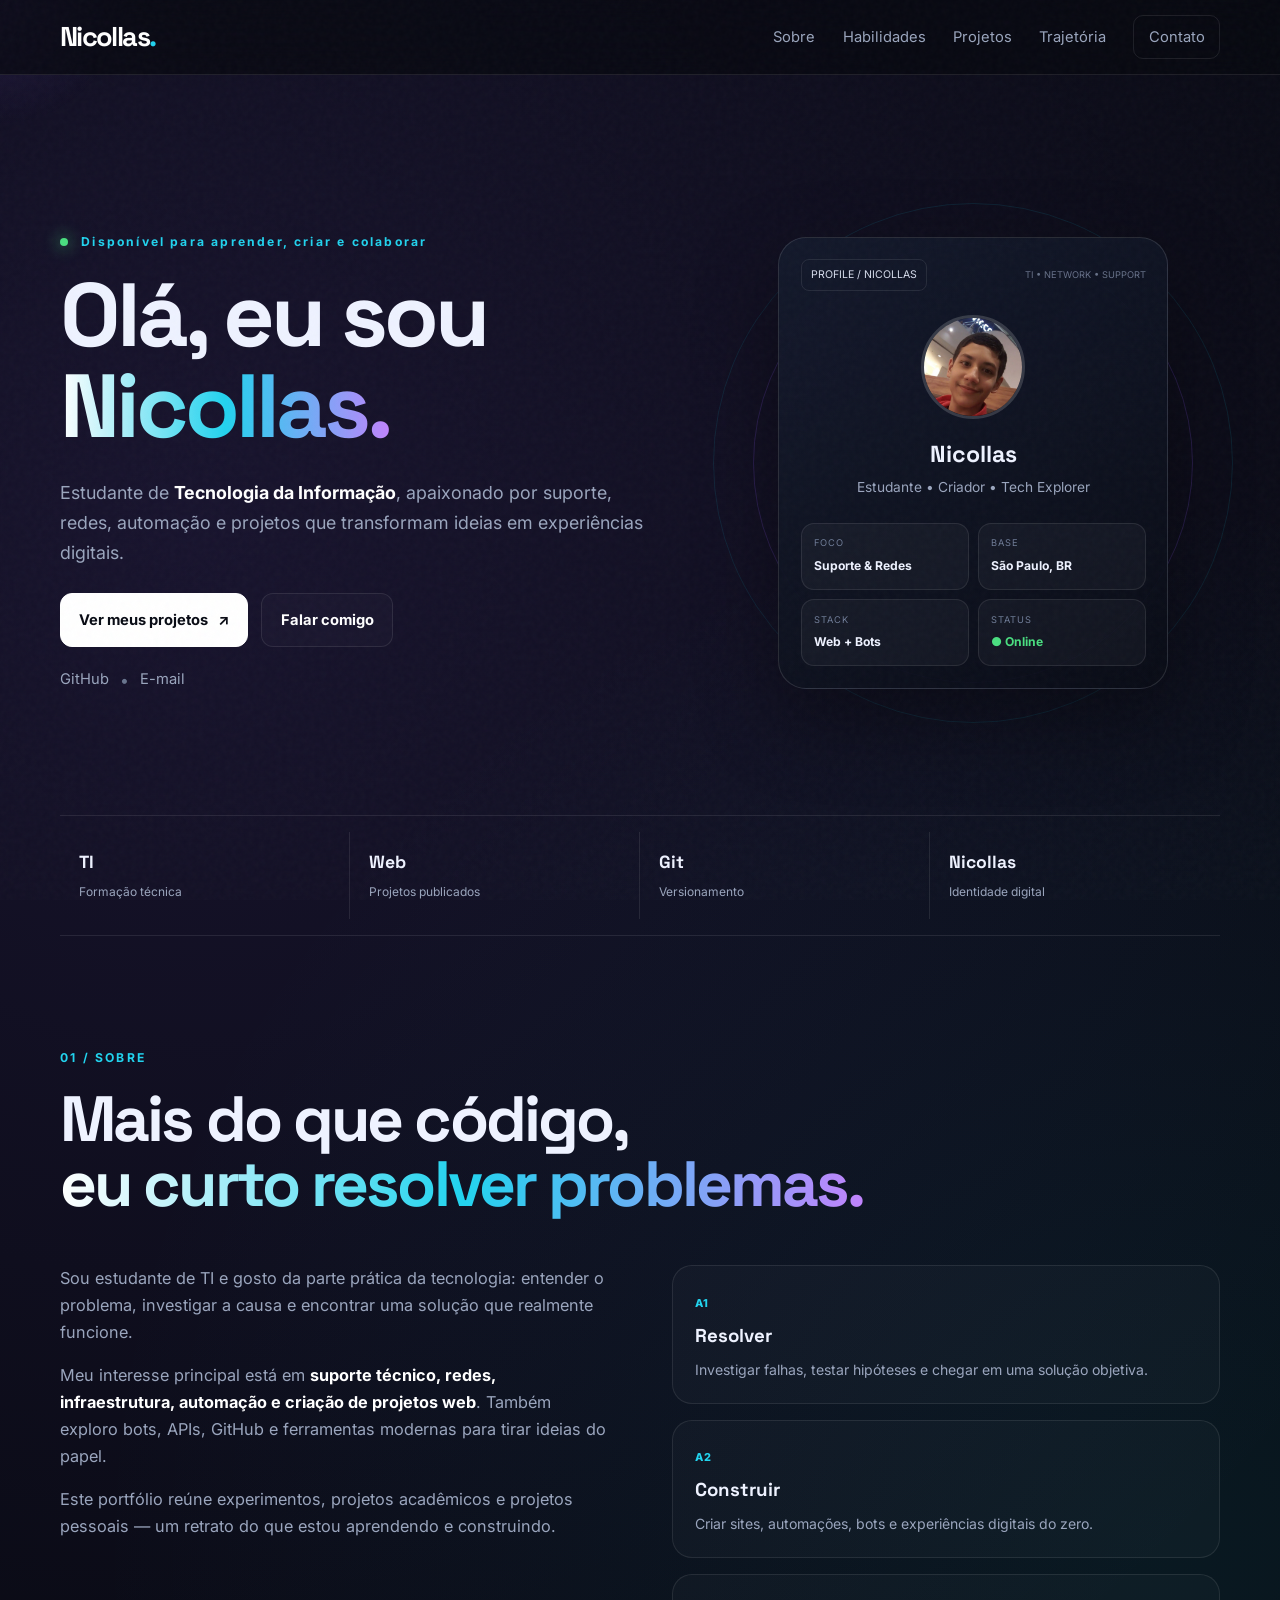
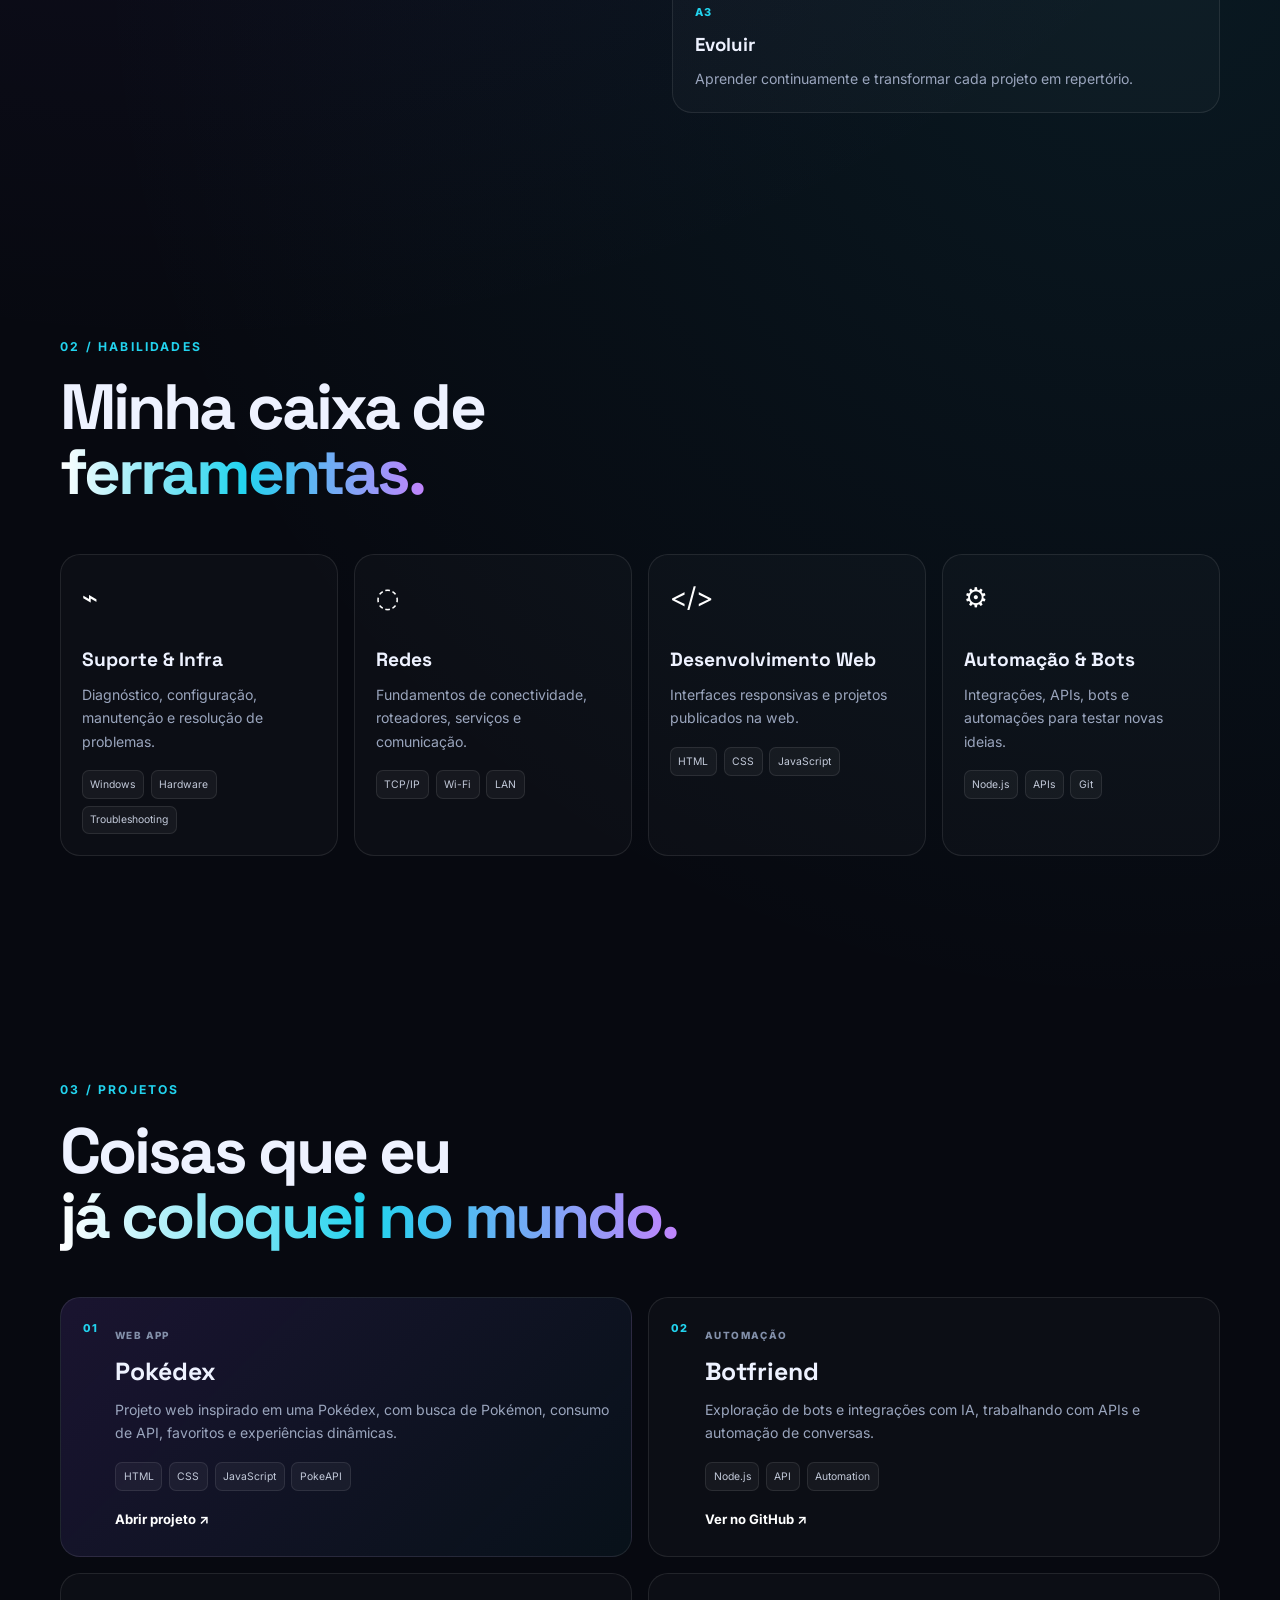
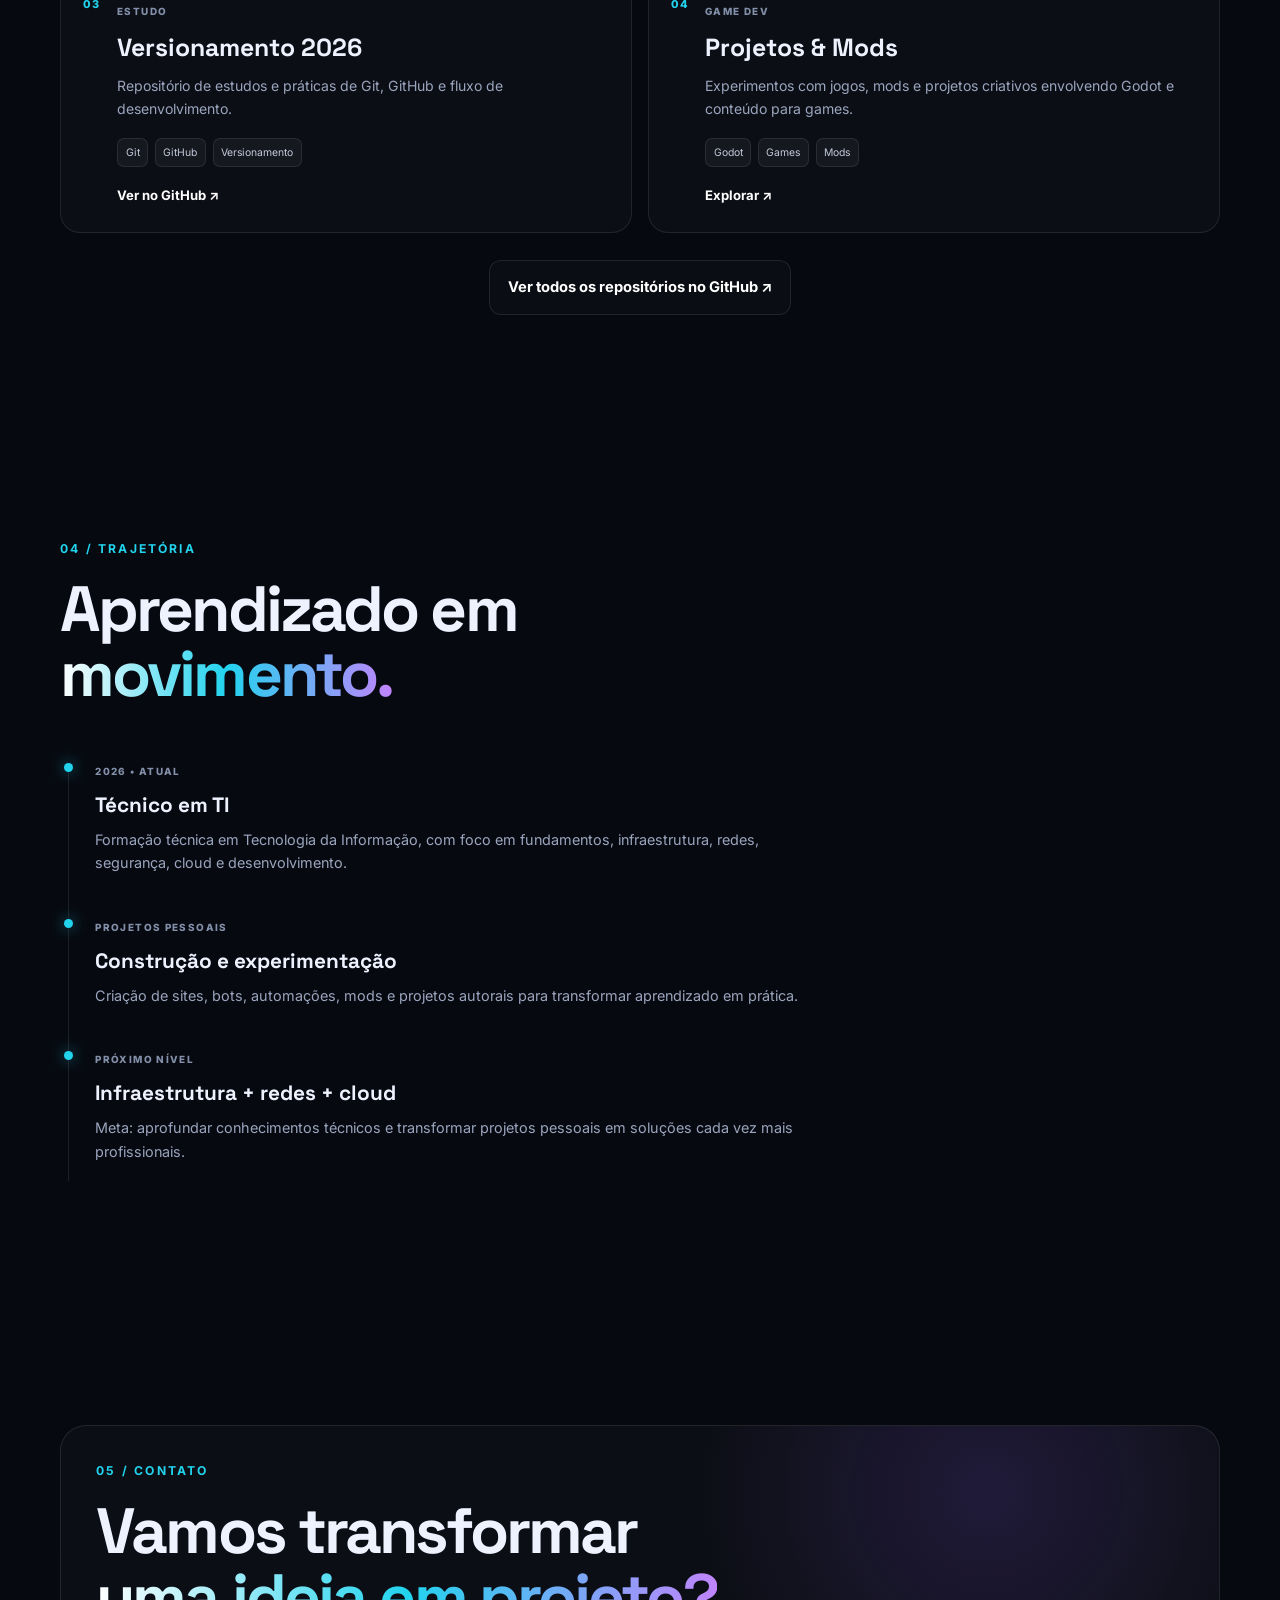
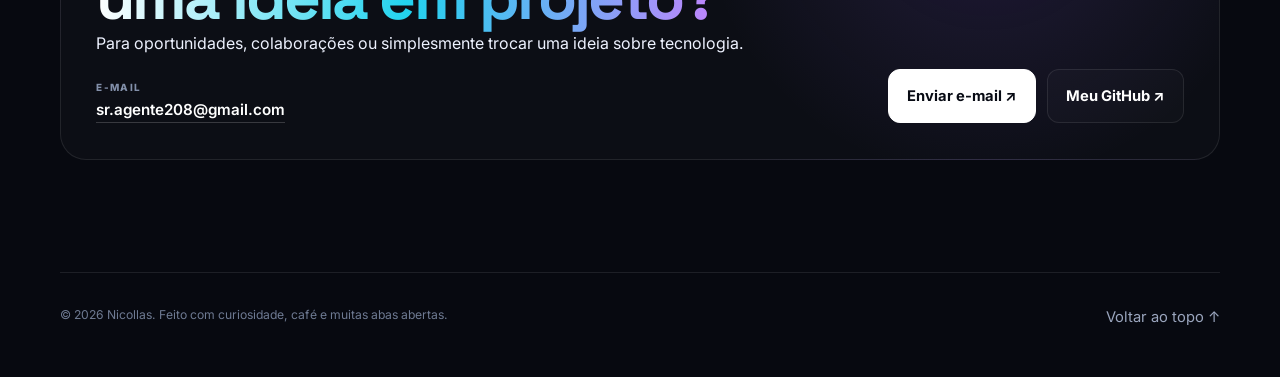
==== commit 0aea673f: "feat: adiciona foto de perfil de Nicollas e e-mail no contato - Foto original em assets/foto-nicolla" ====
--- a/index.html
+++ b/index.html
@@ -10,7 +10,7 @@
   <meta property="og:description" content="Tecnologia, suporte, redes, automação e projetos pessoais." />
   <meta property="og:type" content="website" />
   <link rel="manifest" href="site.webmanifest" />
-  <link rel="icon" href="https://github.com/Sr-agente208.png" />
+  <link rel="icon" href="assets/avatar-nicollas.jpg" />
   <link rel="preconnect" href="https://fonts.googleapis.com" />
   <link rel="preconnect" href="https://fonts.gstatic.com" crossorigin />
   <link href="https://fonts.googleapis.com/css2?family=Inter:wght@400;500;600;700;800&family=Space+Grotesk:wght@500;600;700&display=swap" rel="stylesheet" />
@@ -152,7 +152,7 @@
 
     <section class="section container" id="contato">
       <div class="contact-card reveal">
-        <div><p class="eyebrow">05 / CONTATO</p><h2>Vamos transformar<br /><span>uma ideia em projeto?</span></h2><p>Para oportunidades, colaborações ou simplesmente trocar uma ideia sobre tecnologia.</p></div>
+        <div><p class="eyebrow">05 / CONTATO</p><h2>Vamos transformar<br /><span>uma ideia em projeto?</span></h2><p>Para oportunidades, colaborações ou simplesmente trocar uma ideia sobre tecnologia.</p><ul class="contact-list"><li><span class="contact-label">E-mail</span><a href="mailto:sr.agente208@gmail.com">sr.agente208@gmail.com</a></li></ul></div>
         <div class="contact-actions"><a class="button primary" href="mailto:sr.agente208@gmail.com">Enviar e-mail ↗</a><a class="button ghost" href="https://github.com/Sr-agente208" target="_blank" rel="noreferrer">Meu GitHub ↗</a></div>
       </div>
     </section>
--- a/style.css
+++ b/style.css
@@ -1 +1 @@
-:root{--bg:#070910;--panel:#0d111d;--panel-2:#111729;--text:#eef2ff;--muted:#9aa5bd;--line:rgba(255,255,255,.09);--accent:#8b5cf6;--accent-2:#22d3ee;--max:1160px}*{box-sizing:border-box;margin:0;padding:0}html{scroll-behavior:smooth}body{font-family:Inter,system-ui,sans-serif;background:radial-gradient(circle at 15% 10%,rgba(139,92,246,.13),transparent 30%),radial-gradient(circle at 90% 30%,rgba(34,211,238,.08),transparent 28%),var(--bg);color:var(--text);line-height:1.65;overflow-x:hidden}.noise{position:fixed;inset:0;pointer-events:none;opacity:.035;background-image:url("data:image/svg+xml,%3Csvg viewBox='0 0 180 180' xmlns='http://www.w3.org/2000/svg'%3E%3Cfilter id='n'%3E%3CfeTurbulence type='fractalNoise' baseFrequency='.9' numOctaves='4' stitchTiles='stitch'/%3E%3C/filter%3E%3Crect width='100%25' height='100%25' filter='url(%23n)' opacity='.8'/%3E%3C/svg%3E");z-index:20}.cursor-glow{position:fixed;width:260px;height:260px;border-radius:50%;background:radial-gradient(circle,rgba(139,92,246,.14),transparent 68%);transform:translate(-50%,-50%);pointer-events:none;z-index:0}.container{width:min(var(--max),92%);margin:auto}.site-header{position:sticky;top:0;z-index:15;background:rgba(7,9,16,.72);backdrop-filter:blur(18px);border-bottom:1px solid var(--line)}.nav{min-height:74px;display:flex;align-items:center;justify-content:space-between}.brand{font-family:'Space Grotesk';font-size:1.7rem;font-weight:700;color:#fff;text-decoration:none;letter-spacing:-.06em}.brand span{color:var(--accent-2)}.nav-links{display:flex;align-items:center;gap:1.7rem}.nav-links a,.quick-links a,.footer a{color:var(--muted);text-decoration:none;font-size:.92rem;transition:.25s}.nav-links a:hover,.quick-links a:hover,.footer a:hover{color:#fff}.nav-cta{padding:.55rem .9rem;border:1px solid var(--line);border-radius:10px}.nav-toggle{display:none;background:none;border:0;color:#fff;font-size:1.5rem}.hero{min-height:740px;display:grid;grid-template-columns:1.1fr .9fr;align-items:center;gap:4rem;padding:6.2rem 0 4rem;position:relative}.hero-copy{max-width:680px}.eyebrow{font-size:.76rem;letter-spacing:.18em;color:var(--accent-2);font-weight:700;margin-bottom:1.15rem}.status-dot{display:inline-block;width:8px;height:8px;border-radius:50%;background:#4ade80;box-shadow:0 0 16px #4ade80;margin-right:8px}.hero h1,.section-heading h2,.contact-card h2{font-family:'Space Grotesk',sans-serif;letter-spacing:-.045em;line-height:1.02}.hero h1{font-size:clamp(3.1rem,7vw,6.5rem)}.hero h1 span,.section-heading h2 span,.contact-card h2 span{background:linear-gradient(90deg,#fff,var(--accent-2),#c084fc);-webkit-background-clip:text;background-clip:text;color:transparent}.hero-text{font-size:1.12rem;color:var(--muted);max-width:650px;margin:1.6rem 0}.hero-text strong{color:#fff}.hero-actions{display:flex;gap:.8rem;flex-wrap:wrap}.button{display:inline-flex;align-items:center;justify-content:center;gap:.6rem;padding:.88rem 1.15rem;border-radius:12px;text-decoration:none;font-weight:700;font-size:.92rem;border:1px solid var(--line);transition:.25s}.button:hover{transform:translateY(-2px)}.button.primary{background:#fff;color:#080b14;border-color:#fff}.button.ghost{color:#fff;background:rgba(255,255,255,.02)}.quick-links{display:flex;gap:.7rem;margin-top:1.25rem;color:#68748d}.hero-card{display:flex;justify-content:center;align-items:center;min-height:500px;position:relative}.profile-card{width:min(390px,100%);padding:1.35rem;border:1px solid rgba(255,255,255,.12);border-radius:28px;background:linear-gradient(145deg,rgba(20,26,44,.95),rgba(9,12,22,.9));box-shadow:0 30px 80px rgba(0,0,0,.35);position:relative;z-index:2}.profile-top{display:flex;justify-content:space-between;gap:1rem;align-items:center;margin-bottom:1.5rem}.chip{font-size:.66rem;padding:.38rem .55rem;border-radius:8px;border:1px solid var(--line);color:#d7dded}.tiny{font-size:.58rem;color:#677189}.avatar{width:104px;height:104px;border-radius:50%;display:block;border:3px solid rgba(255,255,255,.16);margin:0 auto 1rem;object-fit:cover}.profile-card h2{text-align:center;font-family:'Space Grotesk';font-size:1.45rem}.profile-card>p{text-align:center;color:var(--muted);font-size:.86rem;margin-top:.2rem}.profile-grid{display:grid;grid-template-columns:1fr 1fr;gap:.6rem;margin-top:1.5rem}.profile-grid div{padding:.72rem;border-radius:13px;background:rgba(255,255,255,.035);border:1px solid var(--line)}.profile-grid span{display:block;font-size:.58rem;letter-spacing:.12em;color:#707d98}.profile-grid strong{font-size:.76rem}.online{color:#4ade80}.orbit{position:absolute;border:1px solid rgba(139,92,246,.2);border-radius:50%;animation:spin 16s linear infinite}.orbit-one{width:440px;height:440px}.orbit-two{width:520px;height:520px;border-color:rgba(34,211,238,.1);animation-duration:24s;animation-direction:reverse}@keyframes spin{to{transform:rotate(360deg)}}.stats{display:grid;grid-template-columns:repeat(4,1fr);border-top:1px solid var(--line);border-bottom:1px solid var(--line);padding:1rem 0}.stat{padding:1rem 1.2rem;border-right:1px solid var(--line)}.stat:last-child{border-right:0}.stat strong{display:block;font-family:'Space Grotesk';font-size:1.1rem}.stat span{font-size:.75rem;color:var(--muted)}.section{padding:7rem 0}.section-heading{margin-bottom:3rem}.section-heading h2,.contact-card h2{font-size:clamp(2.3rem,5vw,4rem)}.about-layout{display:grid;grid-template-columns:1fr 1fr;gap:4rem}.about-text p{color:var(--muted);font-size:1.02rem;margin-bottom:1rem}.about-text strong{color:#fff}.about-panels{display:grid;gap:1rem}.glass-panel,.skill-card,.project-card{border:1px solid var(--line);background:rgba(255,255,255,.025);border-radius:20px}.glass-panel{padding:1.35rem}.panel-number,.project-index{color:var(--accent-2);font-size:.68rem;letter-spacing:.16em;font-weight:800}.glass-panel h3{font-family:'Space Grotesk';margin:.4rem 0}.glass-panel p,.skill-card p,.project-card p{color:var(--muted);font-size:.88rem}.skills-grid{display:grid;grid-template-columns:repeat(4,1fr);gap:1rem}.skill-card{padding:1.3rem;min-height:245px}.icon{font-size:1.7rem;color:#fff;display:block;margin-bottom:1.5rem}.skill-card h3,.project-card h3{font-family:'Space Grotesk';font-size:1.2rem;margin-bottom:.45rem}.tags{display:flex;gap:.4rem;flex-wrap:wrap;margin-top:1.1rem}.tags span{font-size:.65rem;color:#c2c9d9;background:rgba(255,255,255,.045);border:1px solid var(--line);padding:.3rem .48rem;border-radius:7px}.projects-grid{display:grid;grid-template-columns:repeat(2,1fr);gap:1rem}.project-card{padding:1.35rem;display:flex;gap:1rem;min-height:260px;transition:.25s}.project-card:hover{transform:translateY(-4px);border-color:rgba(255,255,255,.18)}.project-card.featured{background:linear-gradient(135deg,rgba(139,92,246,.14),rgba(34,211,238,.045))}.project-body{flex:1}.project-type,.timeline-meta{font-size:.62rem;color:#8390aa;letter-spacing:.14em;font-weight:800}.project-card h3{font-size:1.55rem;margin:.35rem 0}.project-card a{display:inline-block;margin-top:1.1rem;color:#fff;text-decoration:none;font-size:.82rem;font-weight:700}.center-action{display:flex;justify-content:center;margin-top:1.7rem}.timeline{position:relative;max-width:820px}.timeline:before{content:'';position:absolute;left:8px;top:10px;bottom:20px;width:1px;background:var(--line)}.timeline-item{position:relative;padding:0 0 2.3rem 2.2rem}.timeline-dot{position:absolute;left:4px;top:7px;width:9px;height:9px;border-radius:50%;background:var(--accent-2);box-shadow:0 0 15px rgba(34,211,238,.65)}.timeline-item h3{font-family:'Space Grotesk';font-size:1.3rem;margin:.35rem 0}.timeline-item p{color:var(--muted);font-size:.9rem;max-width:720px}.contact-card{display:grid;grid-template-columns:1fr auto;gap:2rem;align-items:end;border:1px solid var(--line);border-radius:26px;padding:2.2rem;background:radial-gradient(circle at 80% 20%,rgba(139,92,246,.16),transparent 30%),rgba(255,255,255,.025)}.contact-card>div:first-child p:last-child{color:var(--muted);max-width:600px;margin-top:1rem}.contact-actions{display:flex;gap:.7rem;flex-wrap:wrap}.footer{display:flex;justify-content:space-between;gap:1rem;padding:2rem 0 3rem;border-top:1px solid var(--line);color:#6e7a92;font-size:.76rem}.reveal{opacity:0;transform:translateY(16px);transition:opacity .7s ease,transform .7s ease}.reveal.visible{opacity:1;transform:none}@media(max-width:900px){.hero{grid-template-columns:1fr;gap:2rem;padding-top:4rem}.hero-card{min-height:390px}.skills-grid{grid-template-columns:1fr 1fr}.about-layout{grid-template-columns:1fr}.contact-card{grid-template-columns:1fr}.stats{grid-template-columns:1fr 1fr}.stat:nth-child(2){border-right:0}.projects-grid{grid-template-columns:1fr}}@media(max-width:700px){.nav-links{display:none;position:absolute;left:4%;right:4%;top:70px;padding:1rem;border:1px solid var(--line);border-radius:16px;background:rgba(10,13,23,.98);flex-direction:column;align-items:stretch}.nav-links.open{display:flex}.nav-toggle{display:block}.hero h1{font-size:3.25rem}.orbit-one{width:340px;height:340px}.orbit-two{width:400px;height:400px}.skills-grid,.projects-grid{grid-template-columns:1fr}.section{padding:5rem 0}.footer{flex-direction:column}.contact-card h2{font-size:2.4rem}}+:root{--bg:#070910;--panel:#0d111d;--panel-2:#111729;--text:#eef2ff;--muted:#9aa5bd;--line:rgba(255,255,255,.09);--accent:#8b5cf6;--accent-2:#22d3ee;--max:1160px}*{box-sizing:border-box;margin:0;padding:0}html{scroll-behavior:smooth}body{font-family:Inter,system-ui,sans-serif;background:radial-gradient(circle at 15% 10%,rgba(139,92,246,.13),transparent 30%),radial-gradient(circle at 90% 30%,rgba(34,211,238,.08),transparent 28%),var(--bg);color:var(--text);line-height:1.65;overflow-x:hidden}.noise{position:fixed;inset:0;pointer-events:none;opacity:.035;background-image:url("data:image/svg+xml,%3Csvg viewBox='0 0 180 180' xmlns='http://www.w3.org/2000/svg'%3E%3Cfilter id='n'%3E%3CfeTurbulence type='fractalNoise' baseFrequency='.9' numOctaves='4' stitchTiles='stitch'/%3E%3C/filter%3E%3Crect width='100%25' height='100%25' filter='url(%23n)' opacity='.8'/%3E%3C/svg%3E");z-index:20}.cursor-glow{position:fixed;width:260px;height:260px;border-radius:50%;background:radial-gradient(circle,rgba(139,92,246,.14),transparent 68%);transform:translate(-50%,-50%);pointer-events:none;z-index:0}.container{width:min(var(--max),92%);margin:auto}.site-header{position:sticky;top:0;z-index:15;background:rgba(7,9,16,.72);backdrop-filter:blur(18px);border-bottom:1px solid var(--line)}.nav{min-height:74px;display:flex;align-items:center;justify-content:space-between}.brand{font-family:'Space Grotesk';font-size:1.7rem;font-weight:700;color:#fff;text-decoration:none;letter-spacing:-.06em}.brand span{color:var(--accent-2)}.nav-links{display:flex;align-items:center;gap:1.7rem}.nav-links a,.quick-links a,.footer a{color:var(--muted);text-decoration:none;font-size:.92rem;transition:.25s}.nav-links a:hover,.quick-links a:hover,.footer a:hover{color:#fff}.nav-cta{padding:.55rem .9rem;border:1px solid var(--line);border-radius:10px}.nav-toggle{display:none;background:none;border:0;color:#fff;font-size:1.5rem}.hero{min-height:740px;display:grid;grid-template-columns:1.1fr .9fr;align-items:center;gap:4rem;padding:6.2rem 0 4rem;position:relative}.hero-copy{max-width:680px}.eyebrow{font-size:.76rem;letter-spacing:.18em;color:var(--accent-2);font-weight:700;margin-bottom:1.15rem}.status-dot{display:inline-block;width:8px;height:8px;border-radius:50%;background:#4ade80;box-shadow:0 0 16px #4ade80;margin-right:8px}.hero h1,.section-heading h2,.contact-card h2{font-family:'Space Grotesk',sans-serif;letter-spacing:-.045em;line-height:1.02}.hero h1{font-size:clamp(3.1rem,7vw,6.5rem)}.hero h1 span,.section-heading h2 span,.contact-card h2 span{background:linear-gradient(90deg,#fff,var(--accent-2),#c084fc);-webkit-background-clip:text;background-clip:text;color:transparent}.hero-text{font-size:1.12rem;color:var(--muted);max-width:650px;margin:1.6rem 0}.hero-text strong{color:#fff}.hero-actions{display:flex;gap:.8rem;flex-wrap:wrap}.button{display:inline-flex;align-items:center;justify-content:center;gap:.6rem;padding:.88rem 1.15rem;border-radius:12px;text-decoration:none;font-weight:700;font-size:.92rem;border:1px solid var(--line);transition:.25s}.button:hover{transform:translateY(-2px)}.button.primary{background:#fff;color:#080b14;border-color:#fff}.button.ghost{color:#fff;background:rgba(255,255,255,.02)}.quick-links{display:flex;gap:.7rem;margin-top:1.25rem;color:#68748d}.hero-card{display:flex;justify-content:center;align-items:center;min-height:500px;position:relative}.profile-card{width:min(390px,100%);padding:1.35rem;border:1px solid rgba(255,255,255,.12);border-radius:28px;background:linear-gradient(145deg,rgba(20,26,44,.95),rgba(9,12,22,.9));box-shadow:0 30px 80px rgba(0,0,0,.35);position:relative;z-index:2}.profile-top{display:flex;justify-content:space-between;gap:1rem;align-items:center;margin-bottom:1.5rem}.chip{font-size:.66rem;padding:.38rem .55rem;border-radius:8px;border:1px solid var(--line);color:#d7dded}.tiny{font-size:.58rem;color:#677189}.avatar{width:104px;height:104px;border-radius:50%;display:block;border:3px solid rgba(255,255,255,.16);margin:0 auto 1rem;object-fit:cover}.profile-card h2{text-align:center;font-family:'Space Grotesk';font-size:1.45rem}.profile-card>p{text-align:center;color:var(--muted);font-size:.86rem;margin-top:.2rem}.profile-grid{display:grid;grid-template-columns:1fr 1fr;gap:.6rem;margin-top:1.5rem}.profile-grid div{padding:.72rem;border-radius:13px;background:rgba(255,255,255,.035);border:1px solid var(--line)}.profile-grid span{display:block;font-size:.58rem;letter-spacing:.12em;color:#707d98}.profile-grid strong{font-size:.76rem}.online{color:#4ade80}.orbit{position:absolute;border:1px solid rgba(139,92,246,.2);border-radius:50%;animation:spin 16s linear infinite}.orbit-one{width:440px;height:440px}.orbit-two{width:520px;height:520px;border-color:rgba(34,211,238,.1);animation-duration:24s;animation-direction:reverse}@keyframes spin{to{transform:rotate(360deg)}}.stats{display:grid;grid-template-columns:repeat(4,1fr);border-top:1px solid var(--line);border-bottom:1px solid var(--line);padding:1rem 0}.stat{padding:1rem 1.2rem;border-right:1px solid var(--line)}.stat:last-child{border-right:0}.stat strong{display:block;font-family:'Space Grotesk';font-size:1.1rem}.stat span{font-size:.75rem;color:var(--muted)}.section{padding:7rem 0}.section-heading{margin-bottom:3rem}.section-heading h2,.contact-card h2{font-size:clamp(2.3rem,5vw,4rem)}.about-layout{display:grid;grid-template-columns:1fr 1fr;gap:4rem}.about-text p{color:var(--muted);font-size:1.02rem;margin-bottom:1rem}.about-text strong{color:#fff}.about-panels{display:grid;gap:1rem}.glass-panel,.skill-card,.project-card{border:1px solid var(--line);background:rgba(255,255,255,.025);border-radius:20px}.glass-panel{padding:1.35rem}.panel-number,.project-index{color:var(--accent-2);font-size:.68rem;letter-spacing:.16em;font-weight:800}.glass-panel h3{font-family:'Space Grotesk';margin:.4rem 0}.glass-panel p,.skill-card p,.project-card p{color:var(--muted);font-size:.88rem}.skills-grid{display:grid;grid-template-columns:repeat(4,1fr);gap:1rem}.skill-card{padding:1.3rem;min-height:245px}.icon{font-size:1.7rem;color:#fff;display:block;margin-bottom:1.5rem}.skill-card h3,.project-card h3{font-family:'Space Grotesk';font-size:1.2rem;margin-bottom:.45rem}.tags{display:flex;gap:.4rem;flex-wrap:wrap;margin-top:1.1rem}.tags span{font-size:.65rem;color:#c2c9d9;background:rgba(255,255,255,.045);border:1px solid var(--line);padding:.3rem .48rem;border-radius:7px}.projects-grid{display:grid;grid-template-columns:repeat(2,1fr);gap:1rem}.project-card{padding:1.35rem;display:flex;gap:1rem;min-height:260px;transition:.25s}.project-card:hover{transform:translateY(-4px);border-color:rgba(255,255,255,.18)}.project-card.featured{background:linear-gradient(135deg,rgba(139,92,246,.14),rgba(34,211,238,.045))}.project-body{flex:1}.project-type,.timeline-meta{font-size:.62rem;color:#8390aa;letter-spacing:.14em;font-weight:800}.project-card h3{font-size:1.55rem;margin:.35rem 0}.project-card a{display:inline-block;margin-top:1.1rem;color:#fff;text-decoration:none;font-size:.82rem;font-weight:700}.center-action{display:flex;justify-content:center;margin-top:1.7rem}.timeline{position:relative;max-width:820px}.timeline:before{content:'';position:absolute;left:8px;top:10px;bottom:20px;width:1px;background:var(--line)}.timeline-item{position:relative;padding:0 0 2.3rem 2.2rem}.timeline-dot{position:absolute;left:4px;top:7px;width:9px;height:9px;border-radius:50%;background:var(--accent-2);box-shadow:0 0 15px rgba(34,211,238,.65)}.timeline-item h3{font-family:'Space Grotesk';font-size:1.3rem;margin:.35rem 0}.timeline-item p{color:var(--muted);font-size:.9rem;max-width:720px}.contact-card{display:grid;grid-template-columns:1fr auto;gap:2rem;align-items:end;border:1px solid var(--line);border-radius:26px;padding:2.2rem;background:radial-gradient(circle at 80% 20%,rgba(139,92,246,.16),transparent 30%),rgba(255,255,255,.025)}.contact-card>div:first-child p:last-child{color:var(--muted);max-width:600px;margin-top:1rem}.contact-actions{display:flex;gap:.7rem;flex-wrap:wrap}.footer{display:flex;justify-content:space-between;gap:1rem;padding:2rem 0 3rem;border-top:1px solid var(--line);color:#6e7a92;font-size:.76rem}.reveal{opacity:0;transform:translateY(16px);transition:opacity .7s ease,transform .7s ease}.reveal.visible{opacity:1;transform:none}@media(max-width:900px){.hero{grid-template-columns:1fr;gap:2rem;padding-top:4rem}.hero-card{min-height:390px}.skills-grid{grid-template-columns:1fr 1fr}.about-layout{grid-template-columns:1fr}.contact-card{grid-template-columns:1fr}.stats{grid-template-columns:1fr 1fr}.stat:nth-child(2){border-right:0}.projects-grid{grid-template-columns:1fr}}@media(max-width:700px){.nav-links{display:none;position:absolute;left:4%;right:4%;top:70px;padding:1rem;border:1px solid var(--line);border-radius:16px;background:rgba(10,13,23,.98);flex-direction:column;align-items:stretch}.nav-links.open{display:flex}.nav-toggle{display:block}.hero h1{font-size:3.25rem}.orbit-one{width:340px;height:340px}.orbit-two{width:400px;height:400px}.skills-grid,.projects-grid{grid-template-columns:1fr}.section{padding:5rem 0}.footer{flex-direction:column}.contact-card h2{font-size:2.4rem}}.contact-list{list-style:none;margin-top:1.4rem;display:flex;gap:1.6rem;flex-wrap:wrap}.contact-list li{display:flex;flex-direction:column;gap:.15rem}.contact-label{font-size:.62rem;letter-spacing:.14em;text-transform:uppercase;color:#8390aa;font-weight:800}.contact-list a{color:#fff;text-decoration:none;font-weight:600;font-size:.95rem;border-bottom:1px solid rgba(255,255,255,.18);transition:.25s}.contact-list a:hover{color:var(--accent-2);border-color:var(--accent-2)}
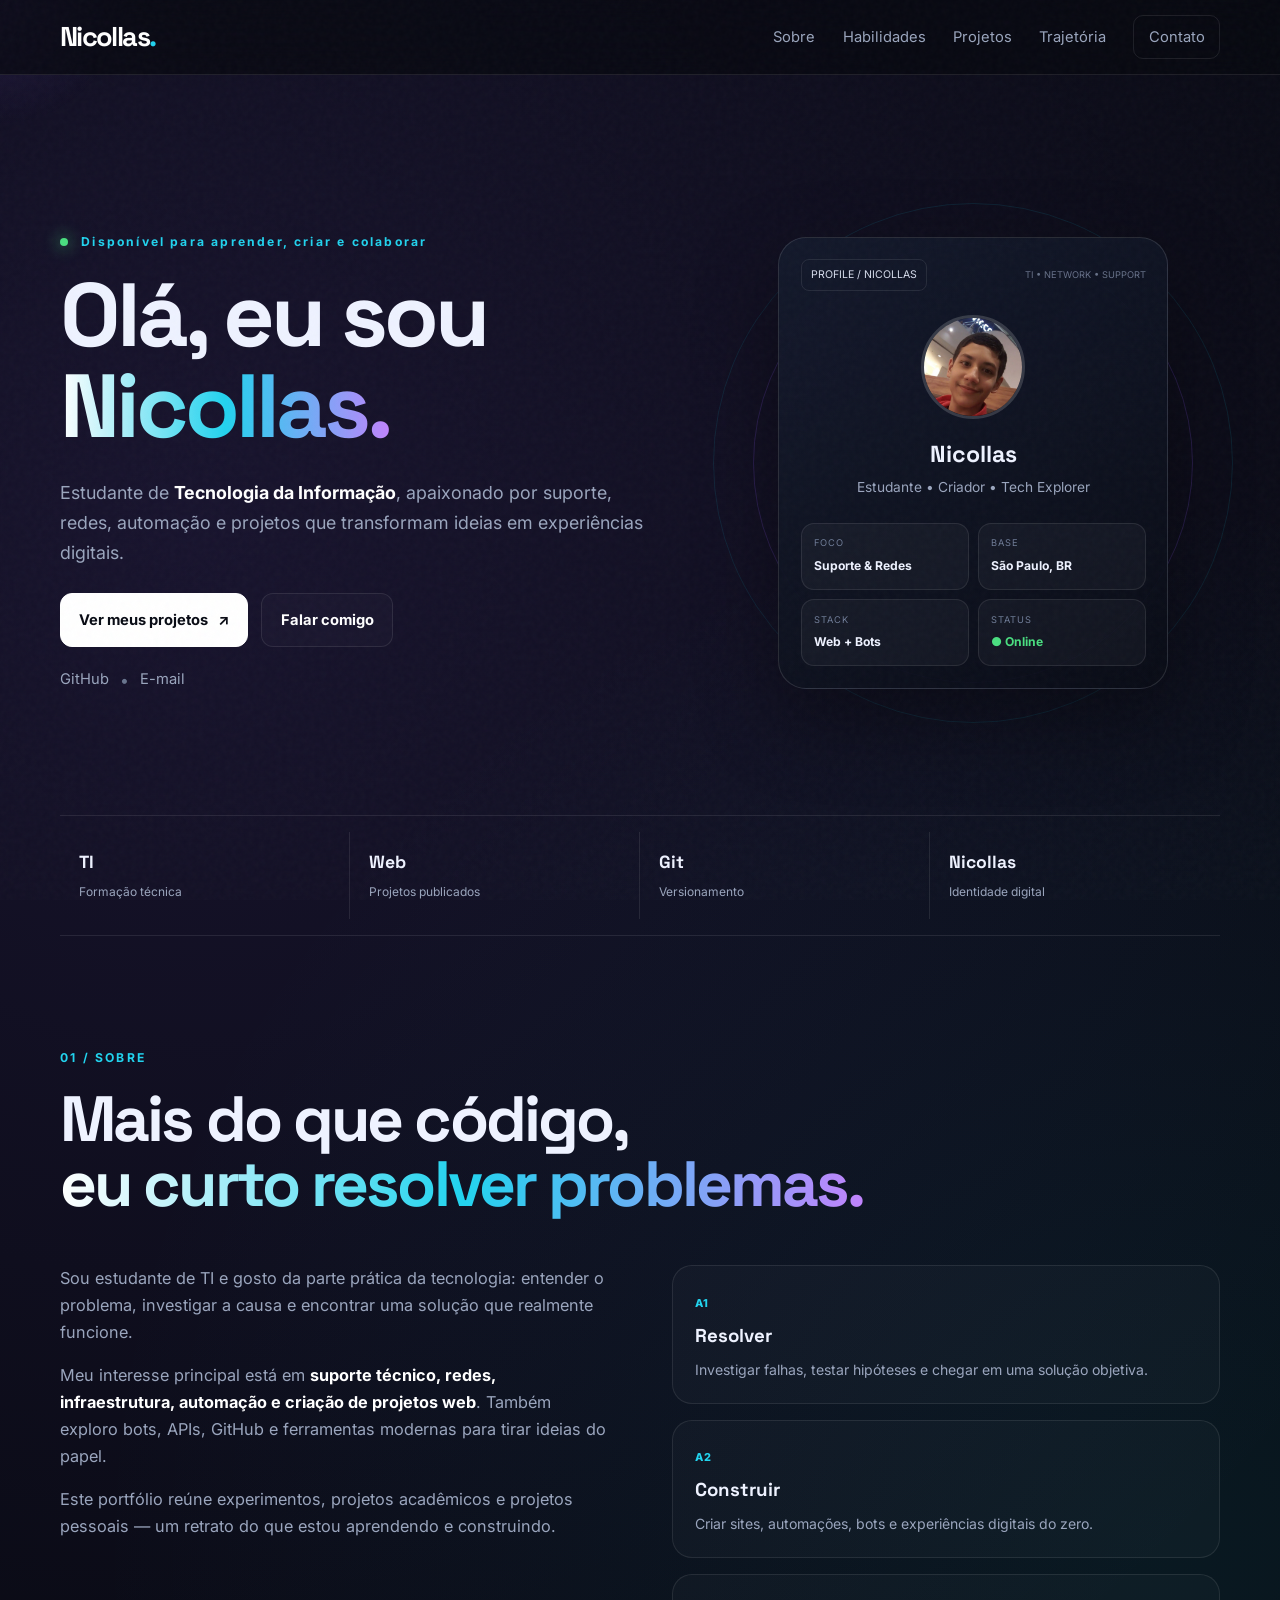
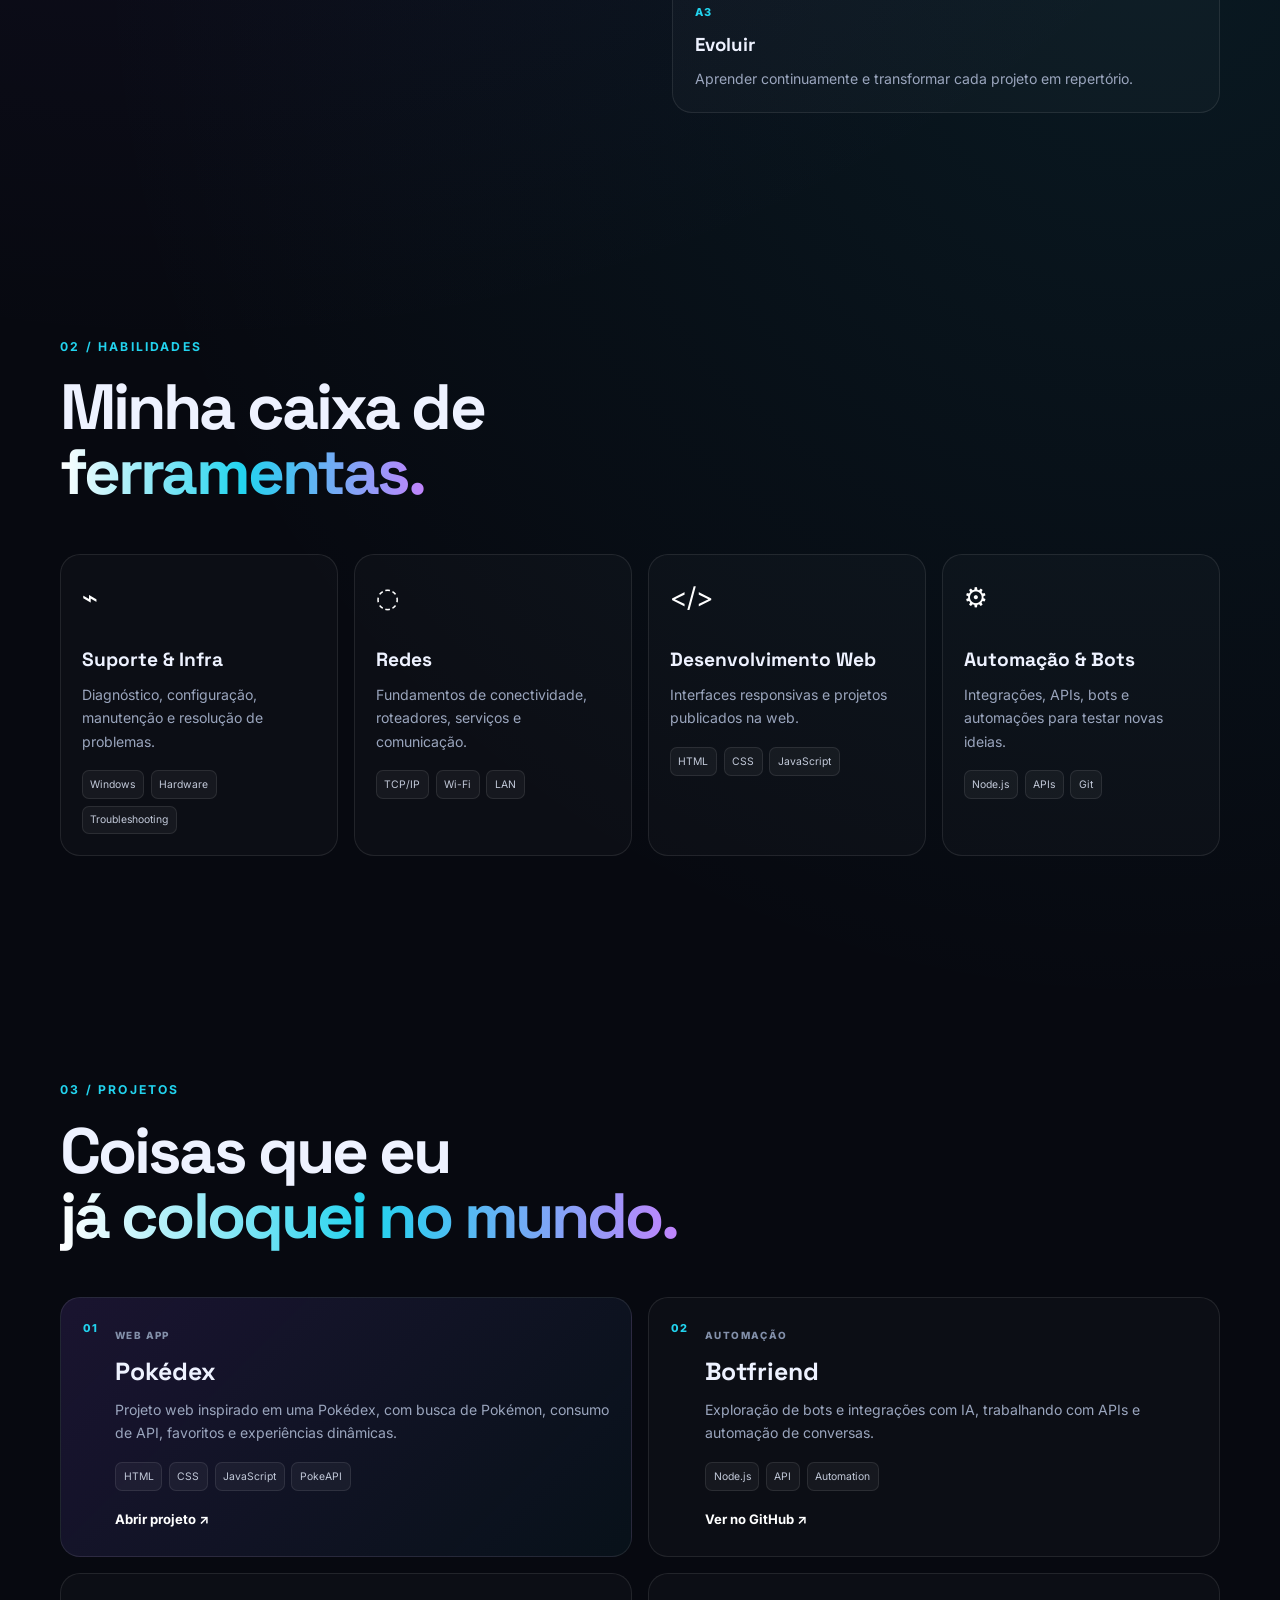
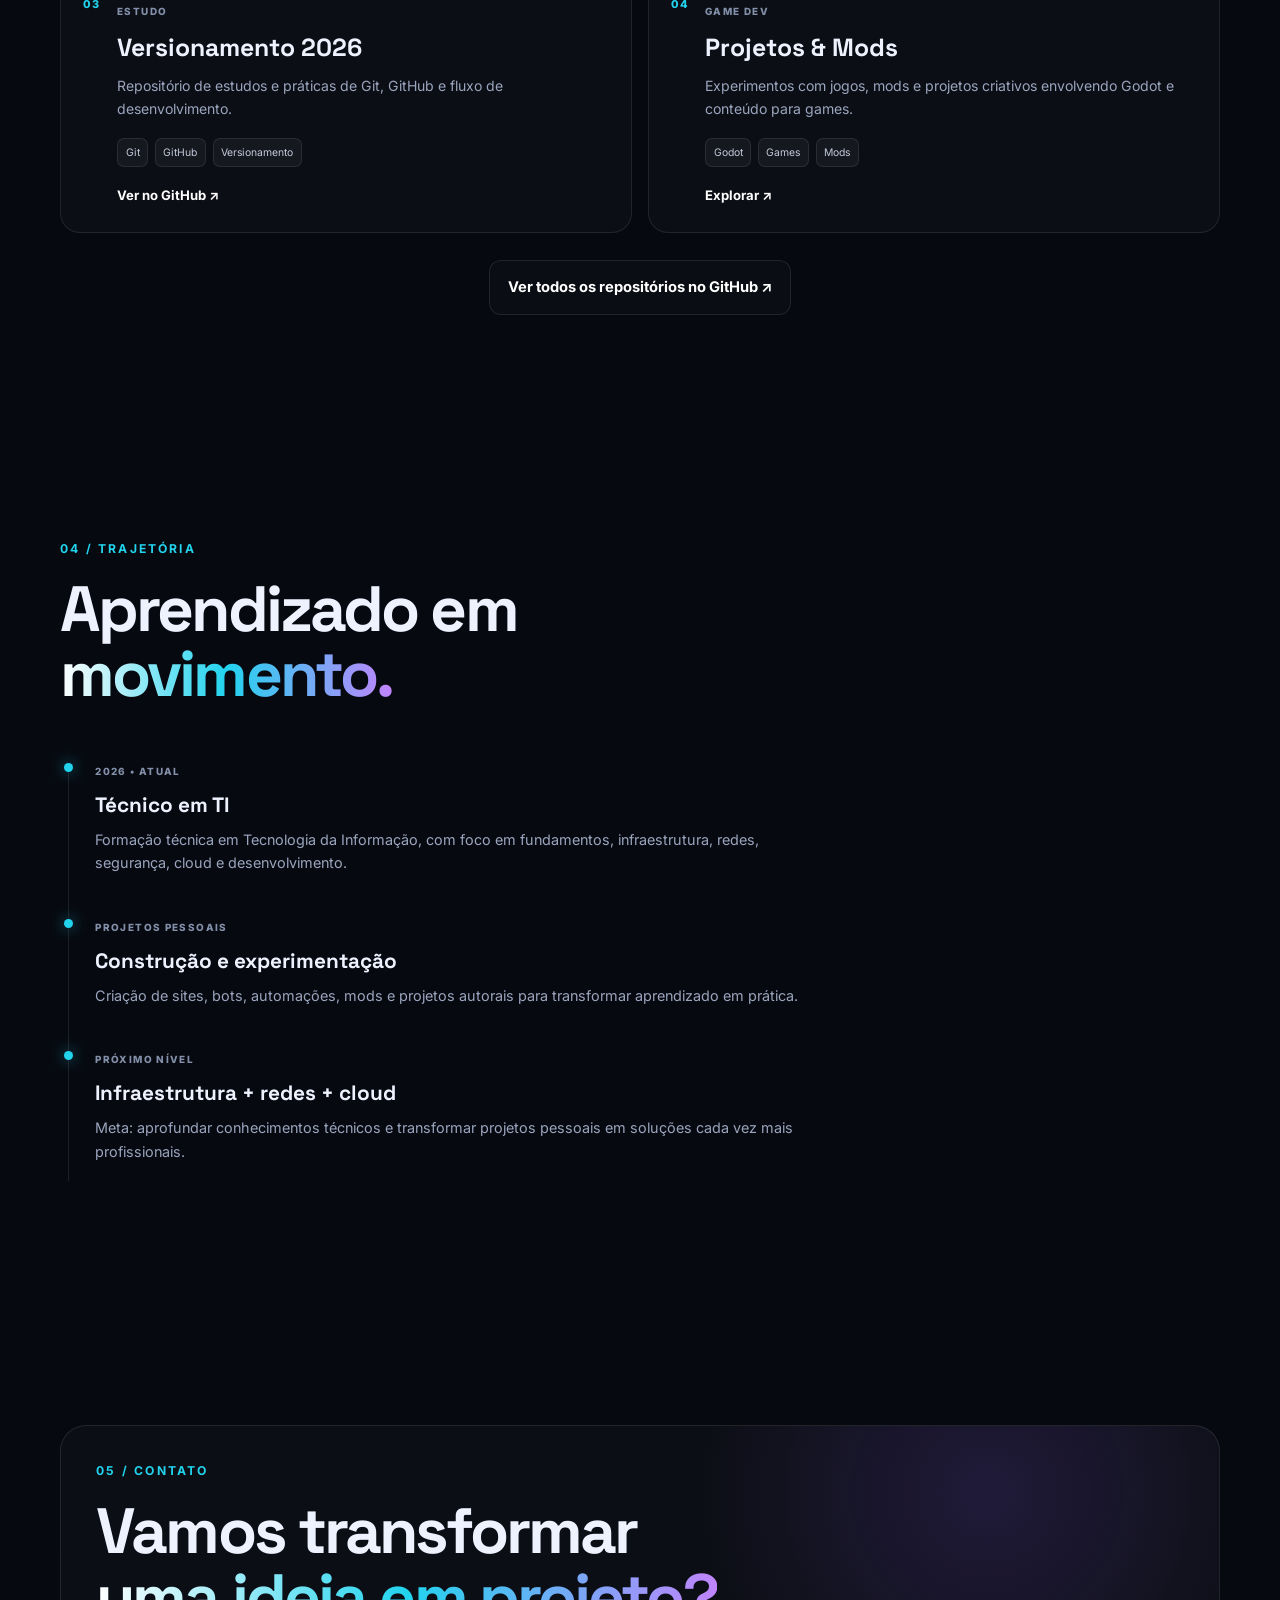
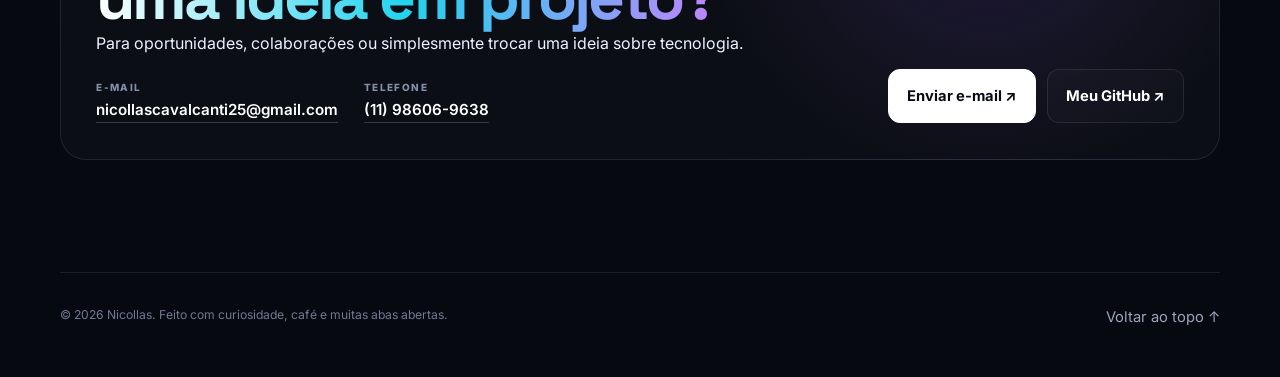
==== commit 796aca0c: "feat: atualiza contato com novo e-mail e telefone - E-mail nicollascavalcanti25@gmail.com substituíd" ====
--- a/index.html
+++ b/index.html
@@ -48,7 +48,7 @@
         <div class="quick-links" aria-label="Links rápidos">
           <a href="https://github.com/Sr-agente208" target="_blank" rel="noreferrer">GitHub</a>
           <span>•</span>
-          <a href="mailto:sr.agente208@gmail.com">E-mail</a>
+          <a href="mailto:nicollascavalcanti25@gmail.com">E-mail</a>
         </div>
       </div>
 
@@ -152,8 +152,8 @@
 
     <section class="section container" id="contato">
       <div class="contact-card reveal">
-        <div><p class="eyebrow">05 / CONTATO</p><h2>Vamos transformar<br /><span>uma ideia em projeto?</span></h2><p>Para oportunidades, colaborações ou simplesmente trocar uma ideia sobre tecnologia.</p><ul class="contact-list"><li><span class="contact-label">E-mail</span><a href="mailto:sr.agente208@gmail.com">sr.agente208@gmail.com</a></li></ul></div>
-        <div class="contact-actions"><a class="button primary" href="mailto:sr.agente208@gmail.com">Enviar e-mail ↗</a><a class="button ghost" href="https://github.com/Sr-agente208" target="_blank" rel="noreferrer">Meu GitHub ↗</a></div>
+        <div><p class="eyebrow">05 / CONTATO</p><h2>Vamos transformar<br /><span>uma ideia em projeto?</span></h2><p>Para oportunidades, colaborações ou simplesmente trocar uma ideia sobre tecnologia.</p><ul class="contact-list"><li><span class="contact-label">E-mail</span><a href="mailto:nicollascavalcanti25@gmail.com">nicollascavalcanti25@gmail.com</a></li><li><span class="contact-label">Telefone</span><a href="tel:+5511986069638">(11) 98606-9638</a></li></ul></div>
+        <div class="contact-actions"><a class="button primary" href="mailto:nicollascavalcanti25@gmail.com">Enviar e-mail ↗</a><a class="button ghost" href="https://github.com/Sr-agente208" target="_blank" rel="noreferrer">Meu GitHub ↗</a></div>
       </div>
     </section>
   </main>
